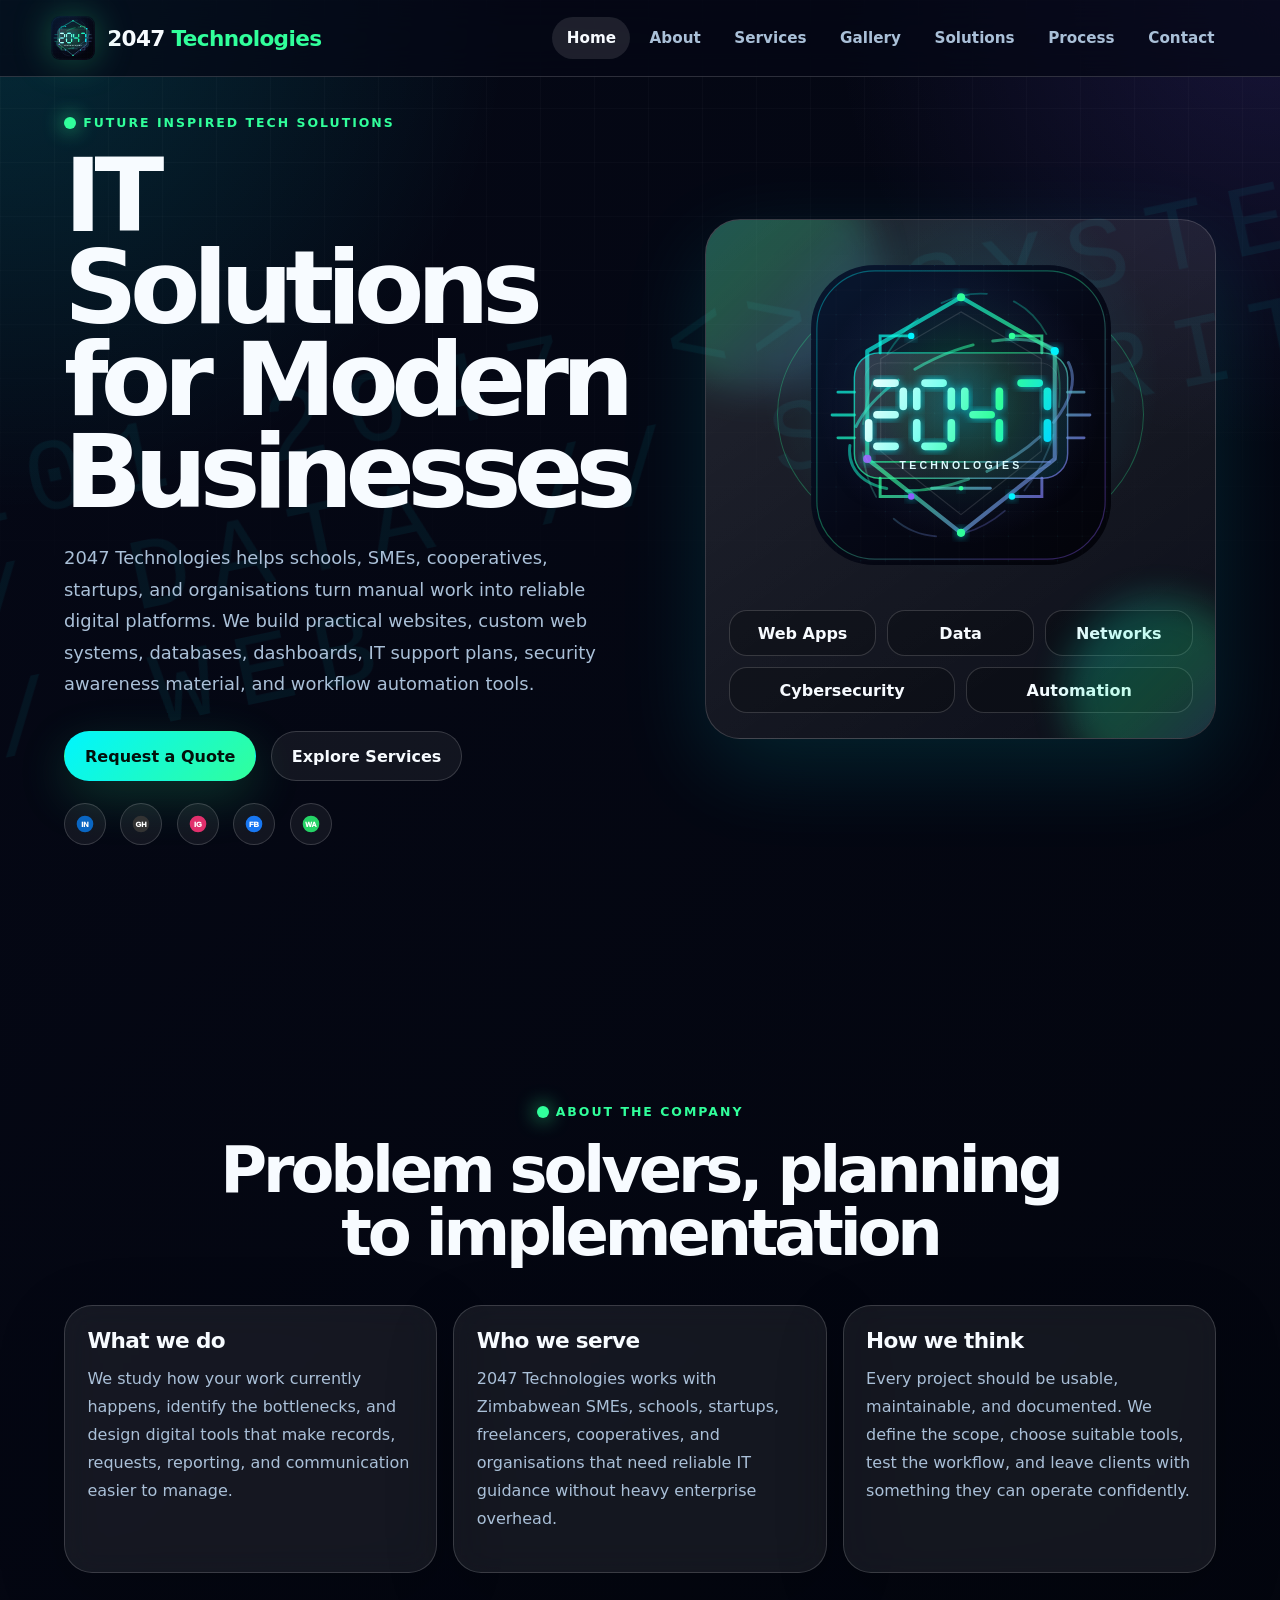
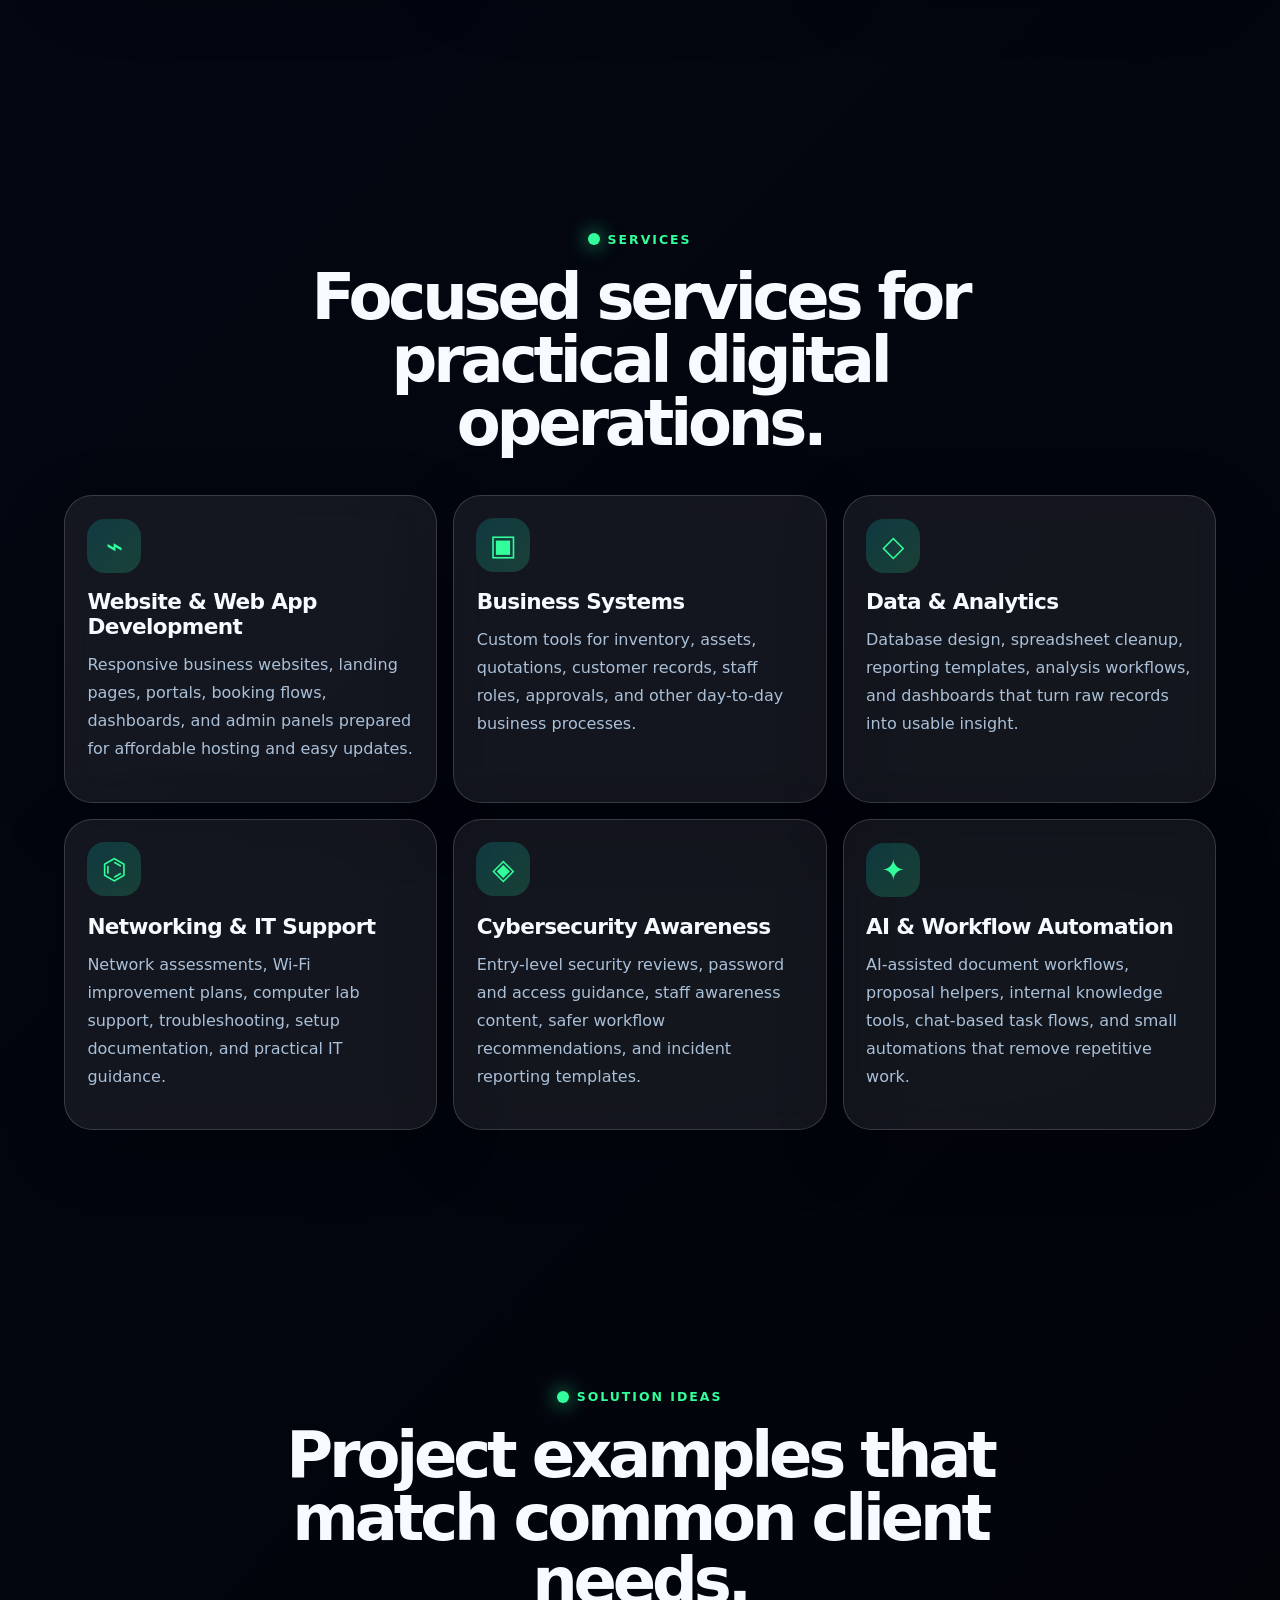
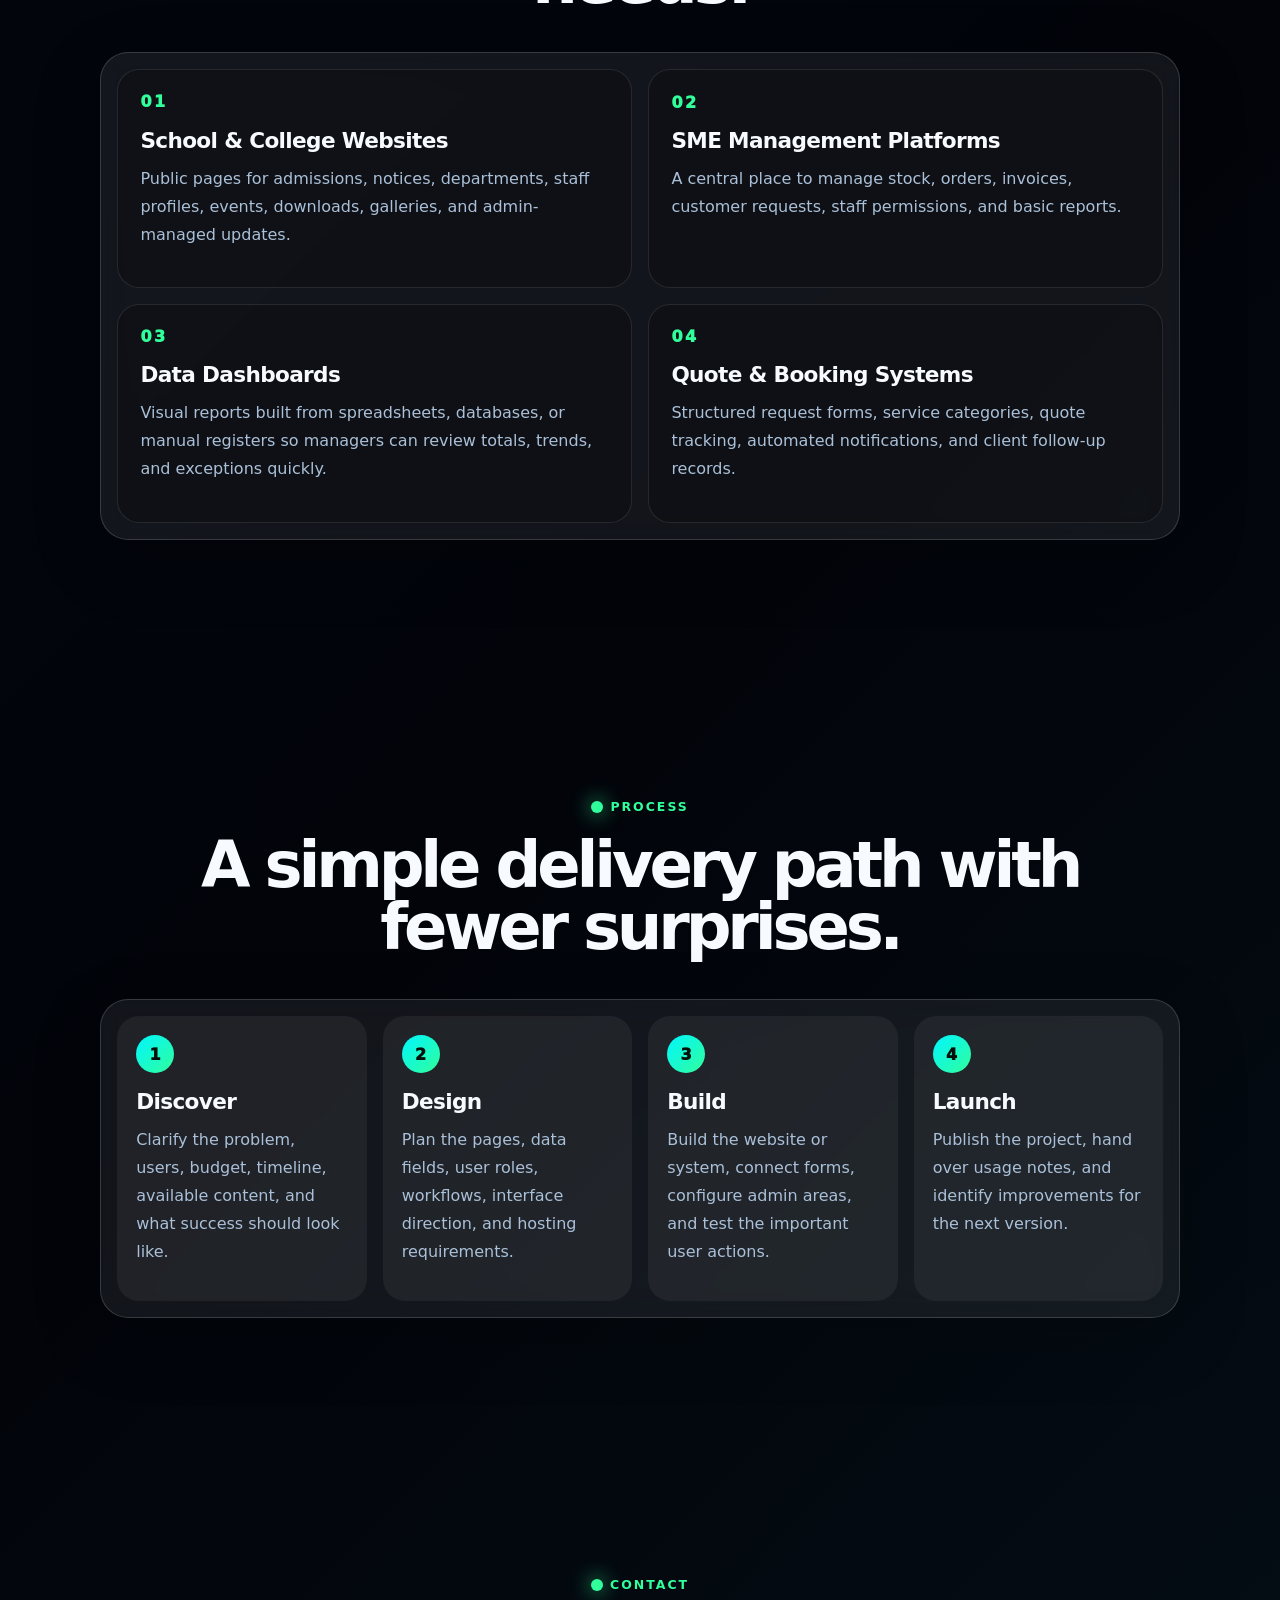
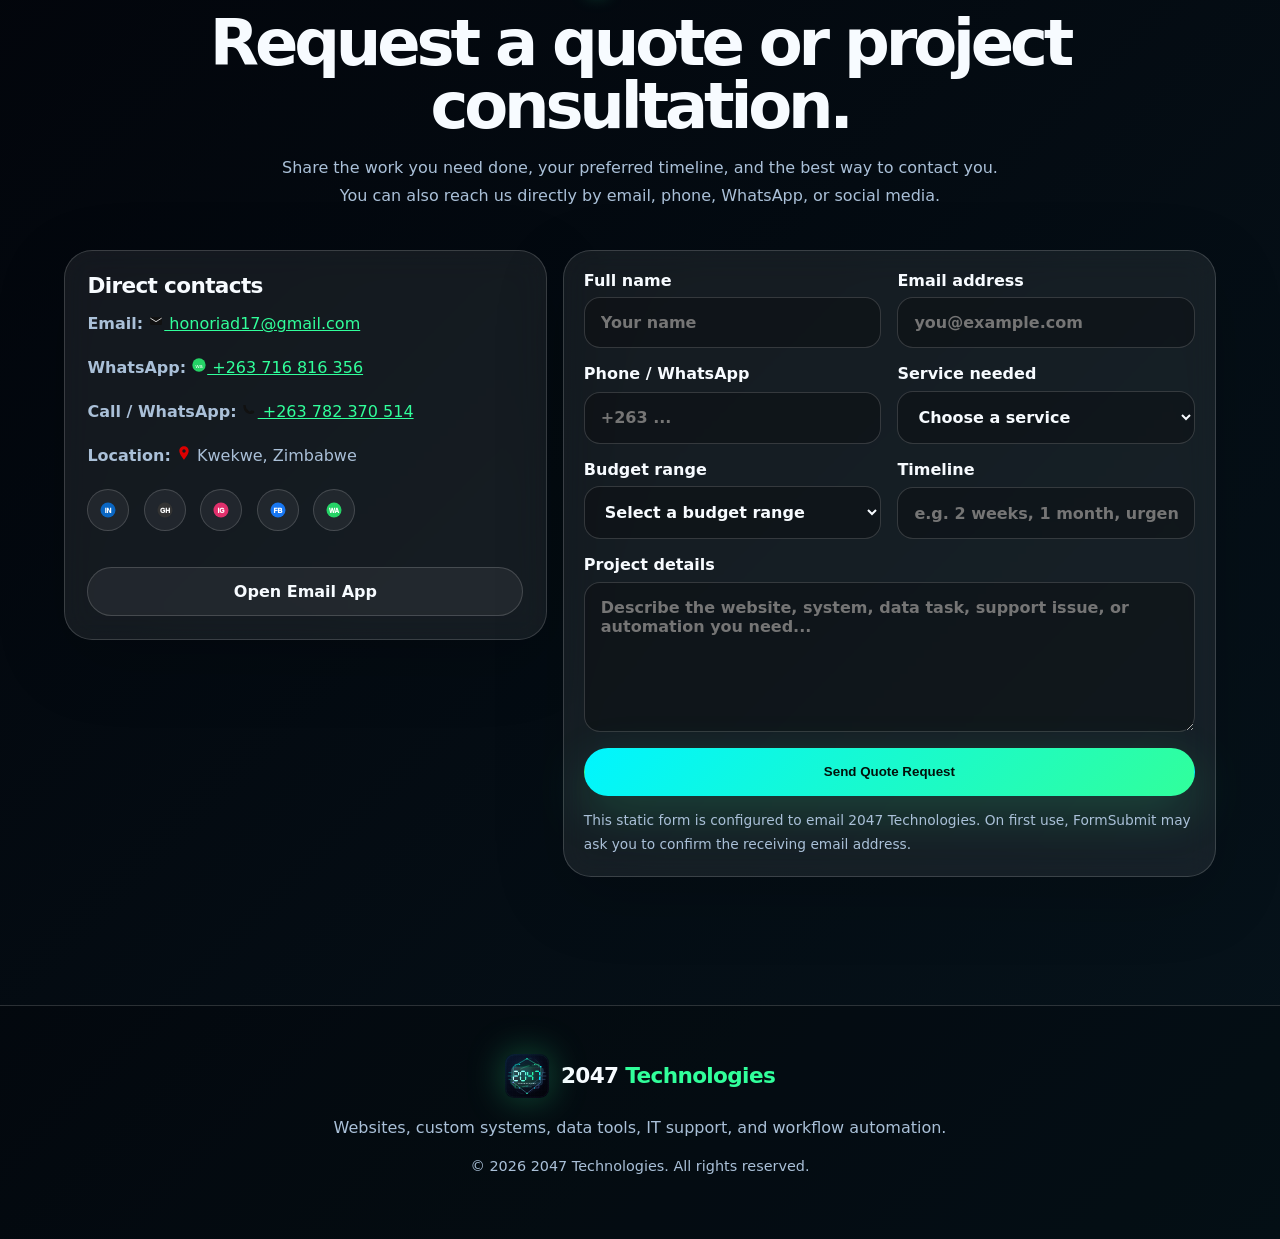
==== index.html @ 17cebcd1 "Initial Commit" ====
<!DOCTYPE html>
<html lang="en">
<head>
  <meta charset="UTF-8" />
  <meta name="viewport" content="width=device-width, initial-scale=1.0" />
  <meta name="description" content="2047 Technologies is a Zimbabwe-based IT consultancy offering website development, custom web systems, databases, dashboards, networking support, cybersecurity awareness, and workflow automation." />
  <meta name="theme-color" content="#050816" />
  <meta property="og:title" content="2047 Technologies | IT Consultancy & Digital Solutions" />
  <meta property="og:description" content="Practical websites, custom systems, data tools, IT support, security awareness, and automation for growing organisations." />
  <meta property="og:type" content="website" />
  <title>2047 Technologies | IT Consultancy & Digital Solutions</title>
  <link rel="icon" href="assets/favicon.svg" type="image/svg+xml" />
  <link rel="shortcut icon" href="assets/favicon.svg" />
  <link rel="apple-touch-icon" href="assets/favicon.svg" />
  <link rel="manifest" href="site.webmanifest" />
  <link rel="stylesheet" href="style.css" />
</head>
<body>
  <a class="skip-link" href="#main">Skip to content</a>

  <header class="site-header" id="top">
    <a class="brand" href="#home" aria-label="2047 Technologies home">
      <img src="assets/logo.svg" alt="2047 Technologies logo" />
      <span>2047 <strong>Technologies</strong></span>
    </a>

    <button class="menu-toggle" type="button" aria-label="Open navigation" aria-expanded="false">
      <span></span><span></span><span></span>
    </button>

    <nav class="nav" aria-label="Primary navigation">
      <a href="#home" class="active">Home</a>
      <a href="#about">About</a>
      <a href="#services">Services</a>
      <a href="gallery.html">Gallery</a>
      <a href="#solutions">Solutions</a>
      <a href="#process">Process</a>
      <a href="#contact">Contact</a>
    </nav>
  </header>

  <main id="main">
    <section class="hero section" id="home">
      <div class="hero-grid">
        <div class="hero-copy reveal">
          <p class="eyebrow">Future Inspired Tech Solutions</p>
          <h1>IT Solutions for Modern Businesses</h1>
          <p class="hero-text">2047 Technologies helps schools, SMEs, cooperatives, startups, and organisations turn manual work into reliable digital platforms. We build practical websites, custom web systems, databases, dashboards, IT support plans, security awareness material, and workflow automation tools.</p>
          <div class="hero-actions">
            <a class="btn primary" href="#contact">Request a Quote</a>
            <a class="btn ghost" href="#services">Explore Services</a>
          </div>
          <div class="social-row" aria-label="Social links">
            <a href="https://www.linkedin.com/in/kalivoid2047" target="_blank" rel="noopener" aria-label="LinkedIn">
              <svg class="icon" width="20" height="20" aria-hidden="true"><use href="assets/icons.svg#icon-in"></use></svg>
            </a>
            <a href="https://github.com/BmanuerdeGuru-29" target="_blank" rel="noopener" aria-label="GitHub">
              <svg class="icon" width="20" height="20" aria-hidden="true"><use href="assets/icons.svg#icon-gh"></use></svg>
            </a>
            <a href="https://www.instagram.com/bmanerdeguru?igsh=ZWsydzJueGlkcXp5" target="_blank" rel="noopener" aria-label="Instagram">
              <svg class="icon" width="20" height="20" aria-hidden="true"><use href="assets/icons.svg#icon-ig"></use></svg>
            </a>
            <a href="https://www.facebook.com/dylan.honoria.94?mibextid=rS40aB7S9Ucbxw6v" target="_blank" rel="noopener" aria-label="Facebook">
              <svg class="icon" width="20" height="20" aria-hidden="true"><use href="assets/icons.svg#icon-fb"></use></svg>
            </a>
            <a href="https://wa.me/263716816356" target="_blank" rel="noopener" aria-label="WhatsApp">
              <svg class="icon" width="20" height="20" aria-hidden="true"><use href="assets/icons.svg#icon-wa"></use></svg>
            </a>
          </div>
        </div>

        <div class="hero-card reveal delay-1" aria-label="2047 Technologies capability card">
          <div class="orbital-card">
            <img src="assets/logo.svg" alt="" aria-hidden="true" />
            <div class="pulse-ring one"></div>
            <div class="pulse-ring two"></div>
          </div>
          <div class="signal-list">
            <span>Web Apps</span>
            <span>Data</span>
            <span>Networks</span>
            <span>Cybersecurity</span>
            <span>Automation</span>
          </div>
        </div>
      </div>
    </section>

    <section class="section about" id="about">
      <div class="section-heading reveal">
        <p class="eyebrow">About the company</p>
        <h2>Problem solvers, planning to implementation</h2>
      </div>
      <div class="about-grid">
        <article class="glass-card reveal">
          <h3>What we do</h3>
          <p>We study how your work currently happens, identify the bottlenecks, and design digital tools that make records, requests, reporting, and communication easier to manage.</p>
        </article>
        <article class="glass-card reveal delay-1">
          <h3>Who we serve</h3>
          <p>2047 Technologies works with Zimbabwean SMEs, schools, startups, freelancers, cooperatives, and organisations that need reliable IT guidance without heavy enterprise overhead.</p>
        </article>
        <article class="glass-card reveal delay-2">
          <h3>How we think</h3>
          <p>Every project should be usable, maintainable, and documented. We define the scope, choose suitable tools, test the workflow, and leave clients with something they can operate confidently.</p>
        </article>
      </div>
    </section>

    <section class="section services" id="services">
      <div class="section-heading reveal">
        <p class="eyebrow">Services</p>
        <h2>Focused services for practical digital operations.</h2>
      </div>
      <div class="service-grid">
        <article class="service-card reveal">
          <span class="service-icon">⌁</span>
          <h3>Website & Web App Development</h3>
          <p>Responsive business websites, landing pages, portals, booking flows, dashboards, and admin panels prepared for affordable hosting and easy updates.</p>
        </article>
        <article class="service-card reveal delay-1">
          <span class="service-icon">▣</span>
          <h3>Business Systems</h3>
          <p>Custom tools for inventory, assets, quotations, customer records, staff roles, approvals, and other day-to-day business processes.</p>
        </article>
        <article class="service-card reveal delay-2">
          <span class="service-icon">◇</span>
          <h3>Data & Analytics</h3>
          <p>Database design, spreadsheet cleanup, reporting templates, analysis workflows, and dashboards that turn raw records into usable insight.</p>
        </article>
        <article class="service-card reveal">
          <span class="service-icon">⌬</span>
          <h3>Networking & IT Support</h3>
          <p>Network assessments, Wi-Fi improvement plans, computer lab support, troubleshooting, setup documentation, and practical IT guidance.</p>
        </article>
        <article class="service-card reveal delay-1">
          <span class="service-icon">◈</span>
          <h3>Cybersecurity Awareness</h3>
          <p>Entry-level security reviews, password and access guidance, staff awareness content, safer workflow recommendations, and incident reporting templates.</p>
        </article>
        <article class="service-card reveal delay-2">
          <span class="service-icon">✦</span>
          <h3>AI & Workflow Automation</h3>
          <p>AI-assisted document workflows, proposal helpers, internal knowledge tools, chat-based task flows, and small automations that remove repetitive work.</p>
        </article>
      </div>
    </section>

    <section class="section solutions" id="solutions">
      <div class="section-heading reveal">
        <p class="eyebrow">Solution ideas</p>
        <h2>Project examples that match common client needs.</h2>
      </div>
      <div class="solution-board reveal">
        <div class="solution-item">
          <span>01</span>
          <h3>School & College Websites</h3>
          <p>Public pages for admissions, notices, departments, staff profiles, events, downloads, galleries, and admin-managed updates.</p>
        </div>
        <div class="solution-item">
          <span>02</span>
          <h3>SME Management Platforms</h3>
          <p>A central place to manage stock, orders, invoices, customer requests, staff permissions, and basic reports.</p>
        </div>
        <div class="solution-item">
          <span>03</span>
          <h3>Data Dashboards</h3>
          <p>Visual reports built from spreadsheets, databases, or manual registers so managers can review totals, trends, and exceptions quickly.</p>
        </div>
        <div class="solution-item">
          <span>04</span>
          <h3>Quote & Booking Systems</h3>
          <p>Structured request forms, service categories, quote tracking, automated notifications, and client follow-up records.</p>
        </div>
      </div>
    </section>

    <section class="section process" id="process">
      <div class="section-heading reveal">
        <p class="eyebrow">Process</p>
        <h2>A simple delivery path with fewer surprises.</h2>
      </div>
      <div class="timeline reveal">
        <div class="step">
          <span>1</span>
          <h3>Discover</h3>
          <p>Clarify the problem, users, budget, timeline, available content, and what success should look like.</p>
        </div>
        <div class="step">
          <span>2</span>
          <h3>Design</h3>
          <p>Plan the pages, data fields, user roles, workflows, interface direction, and hosting requirements.</p>
        </div>
        <div class="step">
          <span>3</span>
          <h3>Build</h3>
          <p>Build the website or system, connect forms, configure admin areas, and test the important user actions.</p>
        </div>
        <div class="step">
          <span>4</span>
          <h3>Launch</h3>
          <p>Publish the project, hand over usage notes, and identify improvements for the next version.</p>
        </div>
      </div>
    </section>

    <section class="section contact" id="contact">
      <div class="section-heading reveal">
        <p class="eyebrow">Contact</p>
        <h2>Request a quote or project consultation.</h2>
        <p class="section-intro">Share the work you need done, your preferred timeline, and the best way to contact you. You can also reach us directly by email, phone, WhatsApp, or social media.</p>
      </div>

      <div class="contact-grid">
        <div class="contact-panel reveal">
          <h3>Direct contacts</h3>
          <p><strong>Email:</strong> <a href="mailto:honoriad17@gmail.com"><svg class="icon contact-icon" width="16" height="16" aria-hidden="true"><use href="assets/icons.svg#icon-mail"></use></svg> honoriad17@gmail.com</a></p>
          <p><strong>WhatsApp:</strong> <a href="https://wa.me/263716816356" target="_blank" rel="noopener"><svg class="icon contact-icon" width="16" height="16" aria-hidden="true"><use href="assets/icons.svg#icon-wa"></use></svg> +263 716 816 356</a></p>
          <p><strong>Call / WhatsApp:</strong> <a href="tel:+263782370514"><svg class="icon contact-icon" width="16" height="16" aria-hidden="true"><use href="assets/icons.svg#icon-tel"></use></svg> +263 782 370 514</a></p>
          <p><strong>Location:</strong> <svg class="icon contact-icon" width="16" height="16" aria-hidden="true"><use href="assets/icons.svg#icon-loc"></use></svg> Kwekwe, Zimbabwe</p>
          <div class="social-row contact-social" aria-label="Company social links">
            <a href="https://www.linkedin.com/in/kalivoid2047" target="_blank" rel="noopener" aria-label="LinkedIn">
              <svg class="icon" width="18" height="18" aria-hidden="true"><use href="assets/icons.svg#icon-in"></use></svg>
            </a>
            <a href="https://github.com/BmanuerdeGuru-29" target="_blank" rel="noopener" aria-label="GitHub">
              <svg class="icon" width="18" height="18" aria-hidden="true"><use href="assets/icons.svg#icon-gh"></use></svg>
            </a>
            <a href="https://www.instagram.com/bmanerdeguru?igsh=ZWsydzJueGlkcXp5" target="_blank" rel="noopener" aria-label="Instagram">
              <svg class="icon" width="18" height="18" aria-hidden="true"><use href="assets/icons.svg#icon-ig"></use></svg>
            </a>
            <a href="https://www.facebook.com/dylan.honoria.94?mibextid=rS40aB7S9Ucbxw6v" target="_blank" rel="noopener" aria-label="Facebook">
              <svg class="icon" width="18" height="18" aria-hidden="true"><use href="assets/icons.svg#icon-fb"></use></svg>
            </a>
            <a href="https://wa.me/263716816356" target="_blank" rel="noopener" aria-label="WhatsApp">
              <svg class="icon" width="18" height="18" aria-hidden="true"><use href="assets/icons.svg#icon-wa"></use></svg>
            </a>
          </div>
          <a class="btn ghost wide" href="mailto:honoriad17@gmail.com?subject=Quote%20Request%20for%202047%20Technologies">Open Email App</a>
        </div>

        <form class="quote-form reveal delay-1" action="https://formsubmit.co/honoriad17@gmail.com" method="POST">
          <input type="hidden" name="_subject" value="New quote request from 2047 Technologies website" />
          <input type="hidden" name="_template" value="table" />
          <input type="hidden" name="_captcha" value="false" />
          <input type="text" name="_honey" class="honey" tabindex="-1" autocomplete="off" />

          <label>
            Full name
            <input type="text" name="name" placeholder="Your name" required />
          </label>
          <label>
            Email address
            <input type="email" name="email" placeholder="you@example.com" required />
          </label>
          <label>
            Phone / WhatsApp
            <input type="tel" name="phone" placeholder="+263 ..." />
          </label>
          <label>
            Service needed
            <select name="service" required>
              <option value="">Choose a service</option>
              <option>Website / Landing Page</option>
              <option>Web System / Admin Panel</option>
              <option>Database / Dashboard</option>
              <option>Networking / IT Support</option>
              <option>Cybersecurity Awareness</option>
              <option>AI / Automation</option>
              <option>Other</option>
            </select>
          </label>
          <label>
            Budget range
            <select name="budget">
              <option value="">Select a budget range</option>
              <option>Starter / low budget</option>
              <option>Mid-range project</option>
              <option>Large custom build</option>
              <option>Need advice first</option>
            </select>
          </label>
          <label>
            Timeline
            <input type="text" name="timeline" placeholder="e.g. 2 weeks, 1 month, urgent" />
          </label>
          <label class="full">
            Project details
            <textarea name="message" rows="6" placeholder="Describe the website, system, data task, support issue, or automation you need..." required></textarea>
          </label>
          <button class="btn primary full" type="submit">Send Quote Request</button>
          <p class="form-note">This static form is configured to email 2047 Technologies. On first use, FormSubmit may ask you to confirm the receiving email address.</p>
        </form>
      </div>
    </section>
  </main>

  <footer class="footer">
    <a class="brand footer-brand" href="#home">
      <img src="assets/logo.svg" alt="2047 Technologies logo" />
      <span>2047 <strong>Technologies</strong></span>
    </a>
    <p>Websites, custom systems, data tools, IT support, and workflow automation.</p>
    <p class="copyright">© <span id="year"></span> 2047 Technologies. All rights reserved.</p>
  </footer>

  <script src="script.js"></script>
</body>
</html>
---- style.css ----
/* 2047 Technologies static website */
:root {
  --bg: #050816;
  --bg-2: #08111f;
  --card: rgba(255, 255, 255, 0.07);
  --card-strong: rgba(255, 255, 255, 0.11);
  --text: #f7fbff;
  --muted: #aac0d8;
  --line: rgba(255, 255, 255, 0.16);
  --cyan: #00f5ff;
  --green: #31ff9b;
  --violet: #7c5cff;
  --shadow: 0 28px 90px rgba(0, 245, 255, 0.12);
  --radius: 28px;
}

* { box-sizing: border-box; }

html {
  scroll-behavior: smooth;
  font-size: 16px;
}

body {
  margin: 0;
  font-family: Inter, ui-sans-serif, system-ui, -apple-system, BlinkMacSystemFont, "Segoe UI", sans-serif;
  color: var(--text);
  background:
    radial-gradient(circle at top left, rgba(0, 245, 255, 0.15), transparent 32rem),
    radial-gradient(circle at top right, rgba(124, 92, 255, 0.16), transparent 28rem),
    linear-gradient(135deg, var(--bg), #02040a 62%, #06131b);
  min-height: 100vh;
  overflow-x: hidden;
}

body::before {
  content: "";
  position: fixed;
  inset: 0;
  pointer-events: none;
  background-image:
    linear-gradient(rgba(255,255,255,0.035) 1px, transparent 1px),
    linear-gradient(90deg, rgba(255,255,255,0.035) 1px, transparent 1px);
  background-size: 54px 54px;
  mask-image: linear-gradient(to bottom, rgba(0,0,0,0.8), transparent 78%);
  z-index: -2;
}

body::after {
  content: "0101 2047 <> SYSTEMS // DATA // SECURITY // WEB";
  position: fixed;
  left: -10%;
  top: 32%;
  width: 130%;
  color: rgba(0, 245, 255, 0.06);
  font-family: "Courier New", monospace;
  font-size: clamp(2rem, 8vw, 7rem);
  letter-spacing: 0.2em;
  transform: rotate(-12deg);
  pointer-events: none;
  z-index: -1;
}

a { color: inherit; }

.skip-link {
  position: absolute;
  top: -60px;
  left: 1rem;
  padding: 0.8rem 1rem;
  background: var(--green);
  color: #03110b;
  border-radius: 999px;
  z-index: 1000;
}

.skip-link:focus { top: 1rem; }

.site-header {
  position: fixed;
  top: 0;
  left: 0;
  right: 0;
  display: flex;
  align-items: center;
  justify-content: space-between;
  gap: 1rem;
  padding: 1rem clamp(1rem, 4vw, 4.5rem);
  background: rgba(5, 8, 22, 0.72);
  border-bottom: 1px solid var(--line);
  backdrop-filter: blur(18px);
  z-index: 100;
}

.brand {
  display: inline-flex;
  align-items: center;
  gap: 0.75rem;
  text-decoration: none;
  font-weight: 800;
  letter-spacing: -0.04em;
}

.brand img {
  width: 44px;
  height: 44px;
  filter: drop-shadow(0 0 18px rgba(49, 255, 155, 0.3));
}

.brand span { font-size: clamp(1.05rem, 2vw, 1.35rem); }
.brand strong { color: var(--green); }

.nav {
  display: flex;
  align-items: center;
  gap: 0.3rem;
}

.nav a {
  color: var(--muted);
  text-decoration: none;
  font-size: 0.95rem;
  font-weight: 700;
  padding: 0.75rem 0.9rem;
  border-radius: 999px;
  transition: color 180ms ease, background 180ms ease, transform 180ms ease;
}

.nav a:hover,
.nav a.active {
  color: var(--text);
  background: rgba(255, 255, 255, 0.1);
}

.menu-toggle {
  display: none;
  width: 46px;
  height: 46px;
  border: 1px solid var(--line);
  border-radius: 14px;
  background: rgba(255,255,255,0.06);
  cursor: pointer;
}

.menu-toggle span {
  display: block;
  width: 20px;
  height: 2px;
  margin: 5px auto;
  background: var(--text);
  transition: transform 180ms ease, opacity 180ms ease;
}

.menu-toggle.open span:nth-child(1) { transform: translateY(7px) rotate(45deg); }
.menu-toggle.open span:nth-child(2) { opacity: 0; }
.menu-toggle.open span:nth-child(3) { transform: translateY(-7px) rotate(-45deg); }

.section {
  padding: clamp(5.5rem, 10vw, 8rem) clamp(1rem, 5vw, 5rem);
}

.hero {
  min-height: 100vh;
  display: grid;
  align-items: center;
  padding-top: 7rem;
}

.hero-grid {
  max-width: 1180px;
  margin: 0 auto;
  display: grid;
  grid-template-columns: minmax(0, 1.05fr) minmax(280px, 0.95fr);
  gap: clamp(2rem, 6vw, 5rem);
  align-items: center;
}

.eyebrow {
  display: inline-flex;
  align-items: center;
  gap: 0.45rem;
  margin: 0 0 1rem;
  color: var(--green);
  font-weight: 900;
  text-transform: uppercase;
  letter-spacing: 0.16em;
  font-size: 0.78rem;
}

.eyebrow::before {
  content: "";
  width: 0.75rem;
  height: 0.75rem;
  border-radius: 50%;
  background: var(--green);
  box-shadow: 0 0 20px var(--green);
}

h1, h2, h3, p { margin-top: 0; }

h1 {
  font-size: clamp(3rem, 8vw, 6.8rem);
  line-height: 0.9;
  letter-spacing: -0.075em;
  margin-bottom: 1.5rem;
}

h2 {
  font-size: clamp(2.1rem, 5vw, 4.4rem);
  line-height: 0.98;
  letter-spacing: -0.065em;
  margin-bottom: 1rem;
}

h3 {
  font-size: 1.35rem;
  letter-spacing: -0.03em;
  margin-bottom: 0.75rem;
}

p {
  color: var(--muted);
  line-height: 1.75;
}

.hero-text {
  max-width: 65ch;
  font-size: 1.12rem;
}

.hero-actions,
.social-row {
  display: flex;
  flex-wrap: wrap;
  gap: 0.9rem;
  align-items: center;
}

.hero-actions { margin: 2rem 0 1.4rem; }

.btn {
  display: inline-flex;
  justify-content: center;
  align-items: center;
  min-height: 48px;
  padding: 0.9rem 1.25rem;
  border-radius: 999px;
  text-decoration: none;
  font-weight: 900;
  border: 1px solid transparent;
  cursor: pointer;
  transition: transform 180ms ease, box-shadow 180ms ease, border-color 180ms ease;
}

.btn:hover { transform: translateY(-2px); }

.btn.primary {
  background: linear-gradient(135deg, var(--cyan), var(--green));
  color: #03110b;
  box-shadow: 0 16px 50px rgba(49, 255, 155, 0.18);
}

.btn.ghost {
  border-color: var(--line);
  background: rgba(255,255,255,0.06);
  color: var(--text);
}

.btn.wide { width: 100%; margin-top: 1rem; }

.social-row a {
  width: 42px;
  height: 42px;
  display: inline-flex;
  align-items: center;
  justify-content: center;
  border-radius: 50%;
  border: 1px solid var(--line);
  background: rgba(255,255,255,0.06);
  text-decoration: none;
  color: var(--text);
  font-size: 0.78rem;
  font-weight: 950;
  text-transform: uppercase;
}

.social-row a:hover {
  border-color: rgba(49, 255, 155, 0.7);
  box-shadow: 0 0 28px rgba(49, 255, 155, 0.18);
}

.hero-card {
  position: relative;
  min-height: 520px;
  border: 1px solid var(--line);
  border-radius: calc(var(--radius) * 1.25);
  background:
    linear-gradient(145deg, rgba(255,255,255,0.12), rgba(255,255,255,0.035)),
    radial-gradient(circle at 50% 30%, rgba(0, 245, 255, 0.18), transparent 45%);
  box-shadow: var(--shadow);
  overflow: hidden;
}

.hero-card::before,
.hero-card::after {
  content: "";
  position: absolute;
  border-radius: 999px;
  background: linear-gradient(135deg, var(--cyan), var(--green), var(--violet));
  filter: blur(18px);
  opacity: 0.23;
}

.hero-card::before {
  width: 240px;
  height: 240px;
  left: -70px;
  top: -70px;
}

.hero-card::after {
  width: 190px;
  height: 190px;
  right: -40px;
  bottom: -50px;
}

.orbital-card {
  position: relative;
  height: 390px;
  display: grid;
  place-items: center;
}

.orbital-card img {
  width: min(68%, 300px);
  z-index: 2;
  animation: float 6s ease-in-out infinite;
}

.pulse-ring {
  position: absolute;
  border-radius: 50%;
  border: 1px solid rgba(49, 255, 155, 0.28);
  inset: 14%;
  animation: spin 18s linear infinite;
}

.pulse-ring.two {
  inset: 22%;
  border-color: rgba(0, 245, 255, 0.28);
  animation-duration: 12s;
  animation-direction: reverse;
}

.pulse-ring::before,
.pulse-ring.two::after {
  content: "";
  position: absolute;
  width: 12px;
  height: 12px;
  border-radius: 50%;
  background: var(--green);
  top: 12%;
  left: 15%;
  box-shadow: 0 0 24px var(--green);
}

.signal-list {
  display: flex;
  flex-wrap: wrap;
  gap: 0.65rem;
  padding: 0 1.4rem 1.4rem;
}

.signal-list span {
  flex: 1 1 130px;
  padding: 0.8rem 0.9rem;
  border-radius: 18px;
  border: 1px solid var(--line);
  background: rgba(0,0,0,0.22);
  color: var(--text);
  font-weight: 850;
  text-align: center;
}

.section-heading {
  max-width: 880px;
  margin: 0 auto 2.5rem;
  text-align: center;
}

.section-intro {
  max-width: 720px;
  margin-inline: auto;
}

.about-grid,
.service-grid,
.contact-grid {
  max-width: 1180px;
  margin: 0 auto;
  display: grid;
  gap: 1rem;
}

.about-grid { grid-template-columns: repeat(3, 1fr); }
.service-grid { grid-template-columns: repeat(3, 1fr); }
.contact-grid { grid-template-columns: 0.85fr 1.15fr; align-items: start; }

.glass-card,
.service-card,
.contact-panel,
.quote-form,
.solution-board,
.timeline {
  border: 1px solid var(--line);
  background: var(--card);
  border-radius: var(--radius);
  box-shadow: 0 20px 70px rgba(0,0,0,0.18);
  backdrop-filter: blur(16px);
}

.glass-card,
.service-card,
.contact-panel {
  padding: 1.4rem;
}

.service-card {
  min-height: 260px;
  transition: transform 180ms ease, border-color 180ms ease, background 180ms ease;
}

.service-card:hover {
  transform: translateY(-6px);
  border-color: rgba(49, 255, 155, 0.45);
  background: var(--card-strong);
}

.service-icon {
  display: grid;
  place-items: center;
  width: 54px;
  height: 54px;
  margin-bottom: 1.1rem;
  border-radius: 18px;
  background: linear-gradient(135deg, rgba(0, 245, 255, 0.16), rgba(49, 255, 155, 0.18));
  color: var(--green);
  font-size: 1.8rem;
}

.solution-board {
  max-width: 1080px;
  margin: 0 auto;
  padding: 1rem;
  display: grid;
  grid-template-columns: repeat(2, 1fr);
  gap: 1rem;
}

.solution-item {
  padding: 1.4rem;
  border-radius: 22px;
  background: rgba(0,0,0,0.2);
  border: 1px solid rgba(255,255,255,0.1);
}

.solution-item span {
  display: inline-flex;
  margin-bottom: 1rem;
  color: var(--green);
  font-weight: 950;
  letter-spacing: 0.16em;
}

.timeline {
  max-width: 1080px;
  margin: 0 auto;
  padding: 1rem;
  display: grid;
  grid-template-columns: repeat(4, 1fr);
  gap: 1rem;
}

.step {
  padding: 1.2rem;
  border-radius: 22px;
  background: rgba(255,255,255,0.055);
}

.step span {
  display: inline-grid;
  place-items: center;
  width: 38px;
  height: 38px;
  margin-bottom: 1rem;
  border-radius: 50%;
  background: linear-gradient(135deg, var(--cyan), var(--green));
  color: #03110b;
  font-weight: 950;
}

.contact-panel a { color: var(--green); }
.contact-social { margin: 1.2rem 0; }

.quote-form {
  padding: 1.25rem;
  display: grid;
  grid-template-columns: repeat(2, 1fr);
  gap: 1rem;
}

.quote-form label {
  display: grid;
  gap: 0.45rem;
  color: var(--text);
  font-weight: 800;
}

.quote-form .full { grid-column: 1 / -1; }

input,
select,
textarea {
  width: 100%;
  color: var(--text);
  background: rgba(0,0,0,0.28);
  border: 1px solid var(--line);
  border-radius: 16px;
  padding: 0.95rem 1rem;
  font: inherit;
  outline: none;
}

textarea { resize: vertical; min-height: 150px; }

input:focus,
select:focus,
textarea:focus {
  border-color: rgba(49, 255, 155, 0.7);
  box-shadow: 0 0 0 4px rgba(49, 255, 155, 0.08);
}

select option { background: #07101c; color: var(--text); }

.honey {
  position: absolute;
  left: -9999px;
}

.form-note {
  grid-column: 1 / -1;
  margin: -0.25rem 0 0;
  font-size: 0.86rem;
}

.footer {
  padding: 3rem 1rem;
  text-align: center;
  border-top: 1px solid var(--line);
  background: rgba(0,0,0,0.2);
}

.footer-brand { justify-content: center; }
.footer p { margin: 0.75rem auto; }
.copyright { font-size: 0.9rem; }

.reveal {
  opacity: 0;
  transform: translateY(20px);
  transition: opacity 700ms ease, transform 700ms ease;
}

.reveal.visible {
  opacity: 1;
  transform: translateY(0);
}

.delay-1 { transition-delay: 100ms; }
.delay-2 { transition-delay: 200ms; }

@keyframes float {
  0%, 100% { transform: translateY(0); }
  50% { transform: translateY(-12px); }
}

@keyframes spin {
  to { transform: rotate(360deg); }
}

@media (max-width: 980px) {
  .menu-toggle { display: inline-block; }
  .nav {
    position: absolute;
    top: calc(100% + 0.5rem);
    left: 1rem;
    right: 1rem;
    display: grid;
    padding: 0.75rem;
    border: 1px solid var(--line);
    border-radius: 22px;
    background: rgba(5, 8, 22, 0.96);
    backdrop-filter: blur(18px);
    transform-origin: top;
    transform: scaleY(0.8);
    opacity: 0;
    pointer-events: none;
    transition: opacity 180ms ease, transform 180ms ease;
  }

  .nav.open {
    opacity: 1;
    pointer-events: auto;
    transform: scaleY(1);
  }

  .nav a { padding: 0.9rem 1rem; }
  .hero-grid,
  .contact-grid { grid-template-columns: 1fr; }
  .hero-card { min-height: 420px; }
  .about-grid,
  .service-grid { grid-template-columns: repeat(2, 1fr); }
  .timeline { grid-template-columns: repeat(2, 1fr); }
}

@media (max-width: 680px) {
  .site-header { padding: 0.85rem 1rem; }
  .brand img { width: 38px; height: 38px; }
  .section { padding-inline: 1rem; }
  .hero { padding-top: 6.5rem; }
  .about-grid,
  .service-grid,
  .solution-board,
  .timeline,
  .quote-form { grid-template-columns: 1fr; }
  .quote-form .full { grid-column: auto; }
  h1 { font-size: clamp(2.7rem, 15vw, 4.5rem); }
  .hero-card { min-height: 360px; }
  .orbital-card { height: 270px; }
  .btn { width: 100%; }
  .social-row a { width: 40px; height: 40px; }
}

@media (prefers-reduced-motion: reduce) {
  html { scroll-behavior: auto; }
  *, *::before, *::after {
    animation-duration: 0.001ms !important;
    animation-iteration-count: 1 !important;
    transition-duration: 0.001ms !important;
  }
}

/* Gallery styles */
.gallery-grid {
  max-width: 1180px;
  margin: 0 auto;
  display: grid;
  grid-template-columns: repeat(3, 1fr);
  gap: 1.25rem;
}
.gallery-item {
  border-radius: 12px;
  overflow: hidden;
  background: var(--card);
  border: 1px solid var(--line);
}
.gallery-item img {
  width: 100%;
  height: 220px;
  object-fit: cover;
  display: block;
}
.gallery-caption { padding: 0.9rem; }
.gallery-caption h3 { margin: 0 0 0.35rem; }

@media (max-width: 980px) {
  .gallery-grid { grid-template-columns: repeat(2, 1fr); }
}

@media (max-width: 680px) {
  .gallery-grid { grid-template-columns: 1fr; }
}
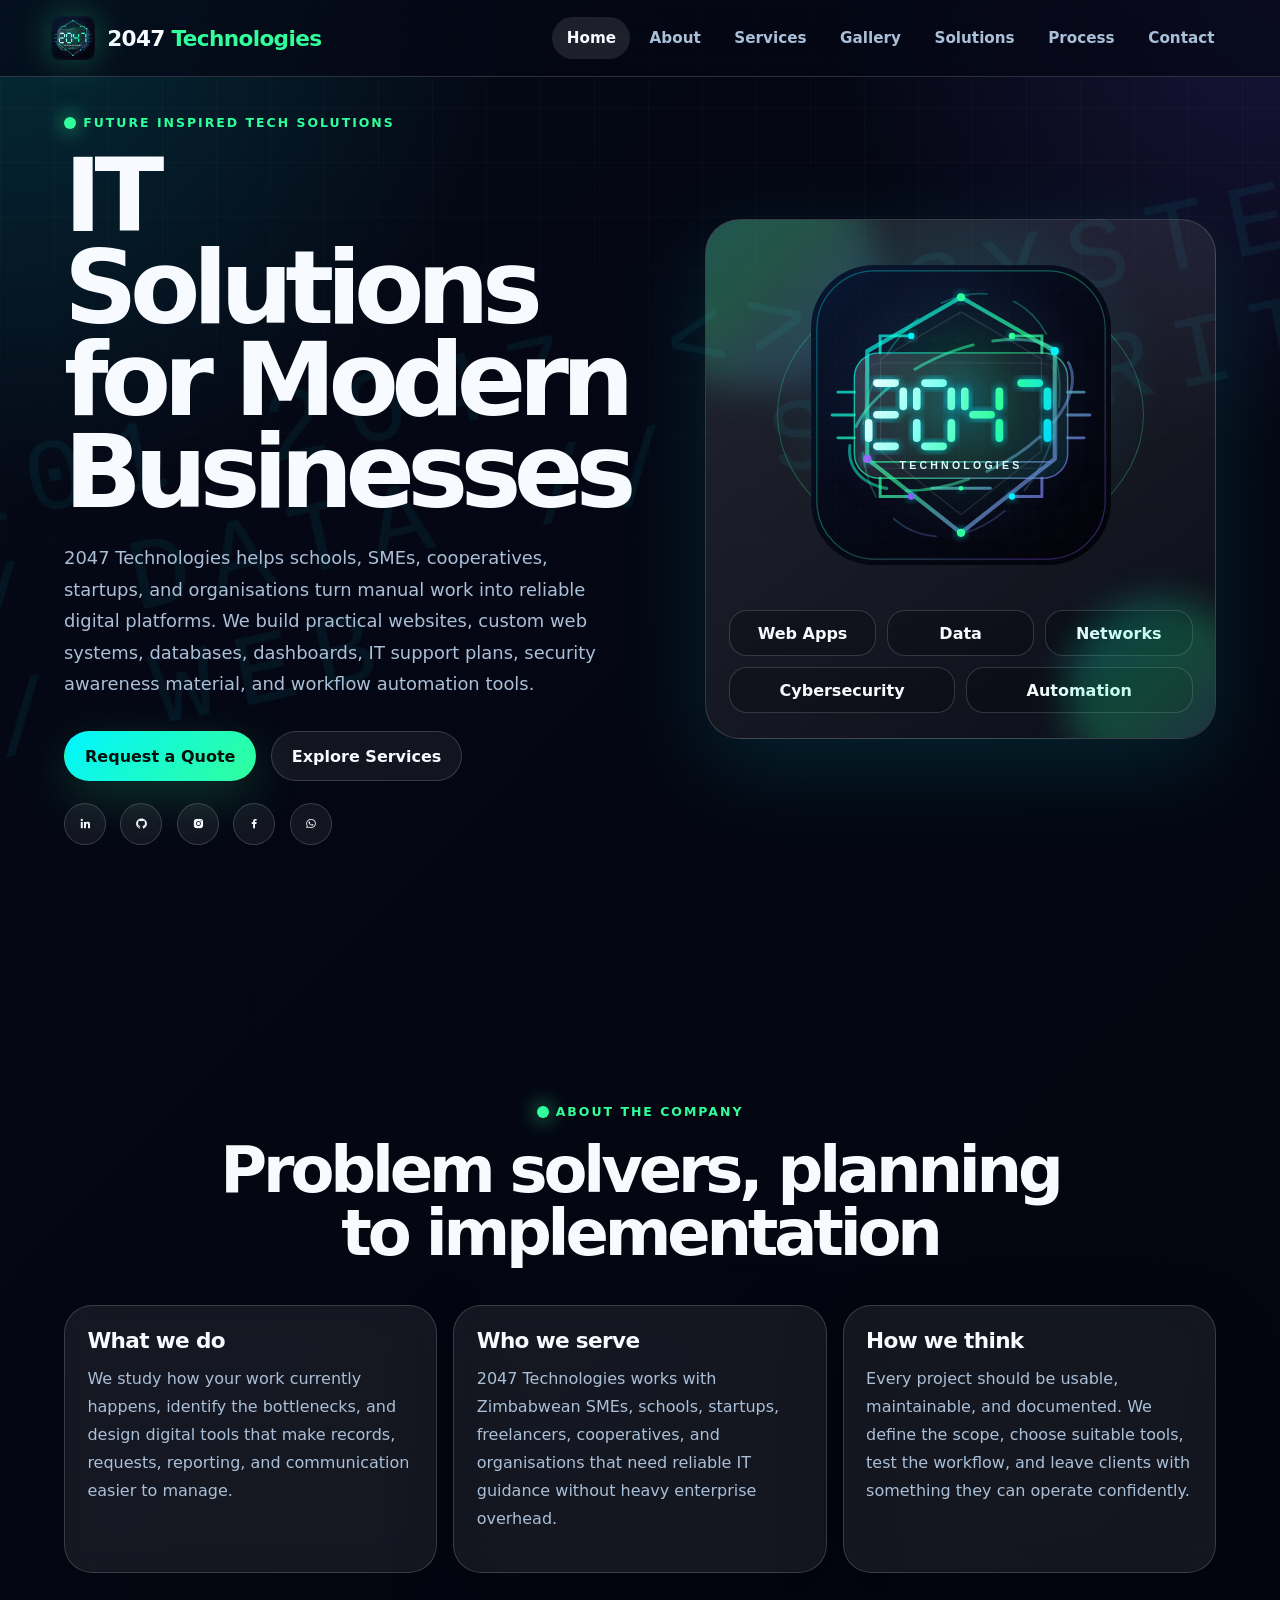
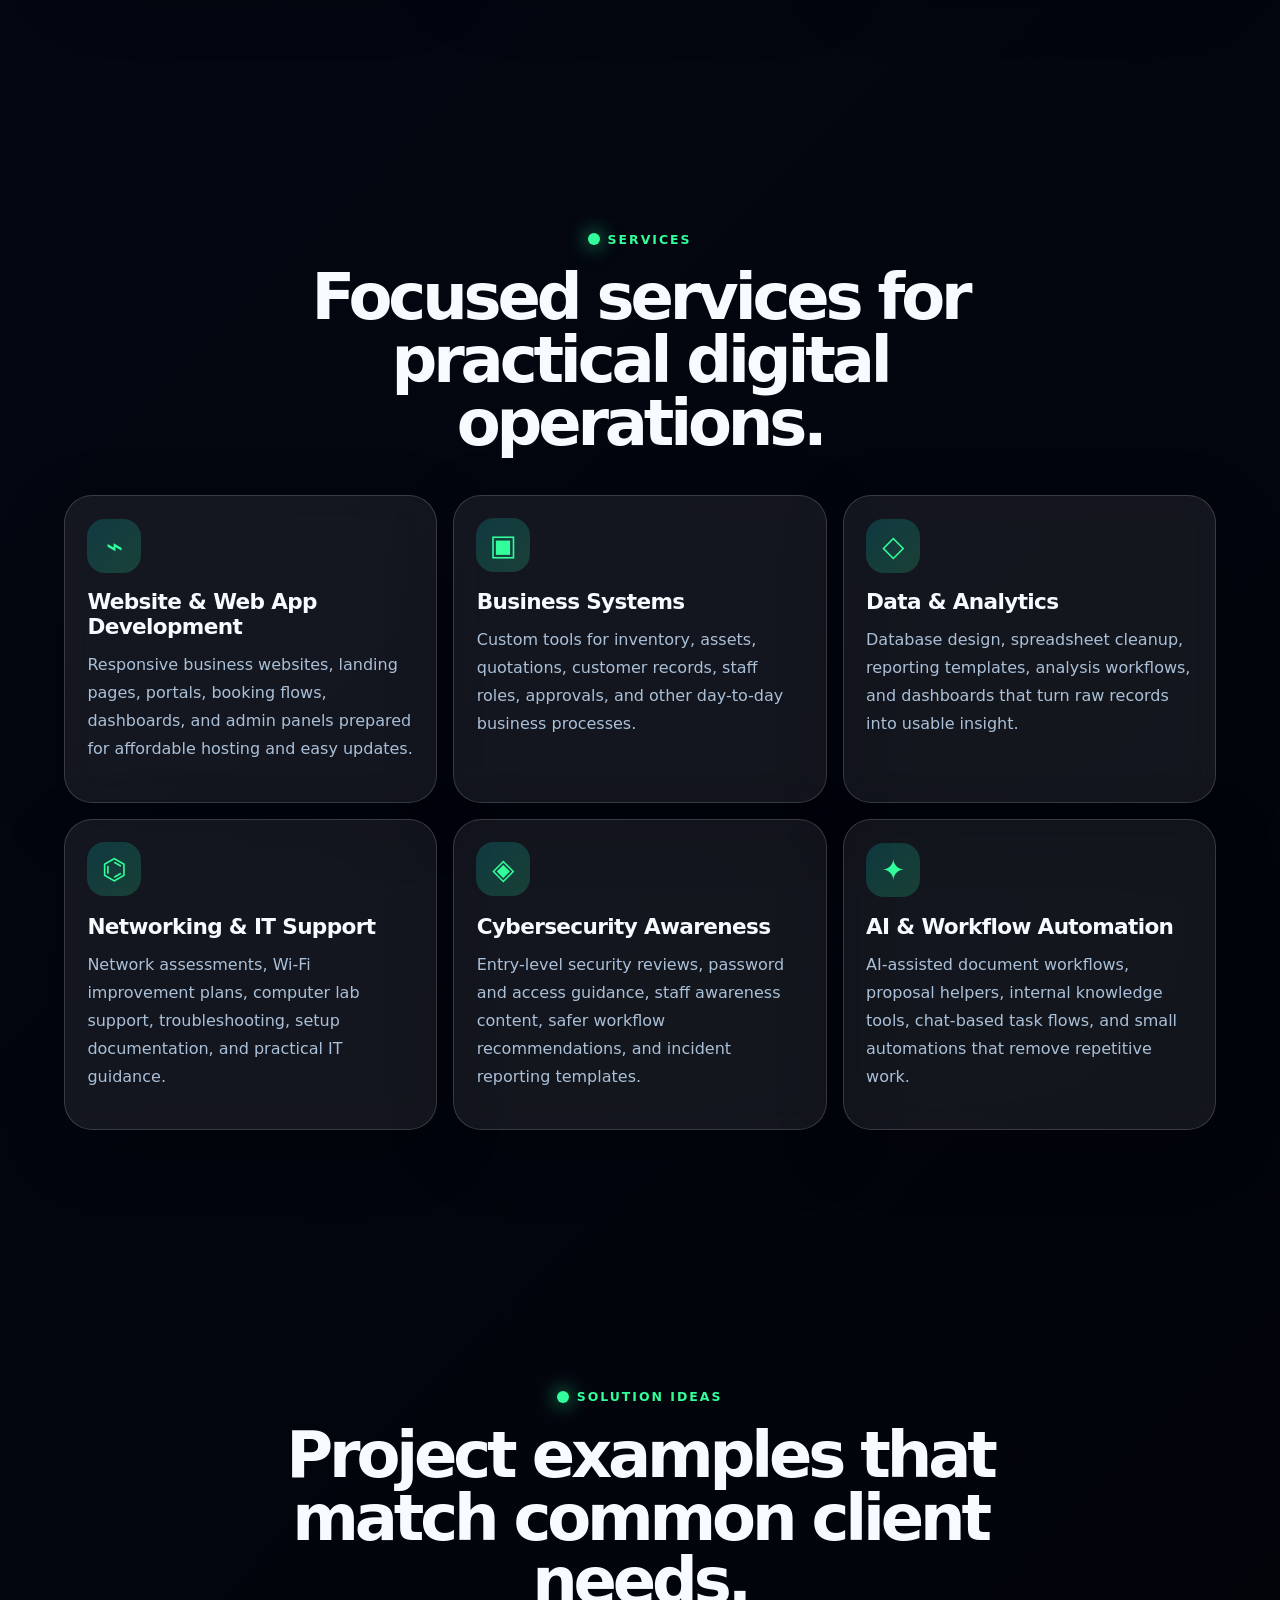
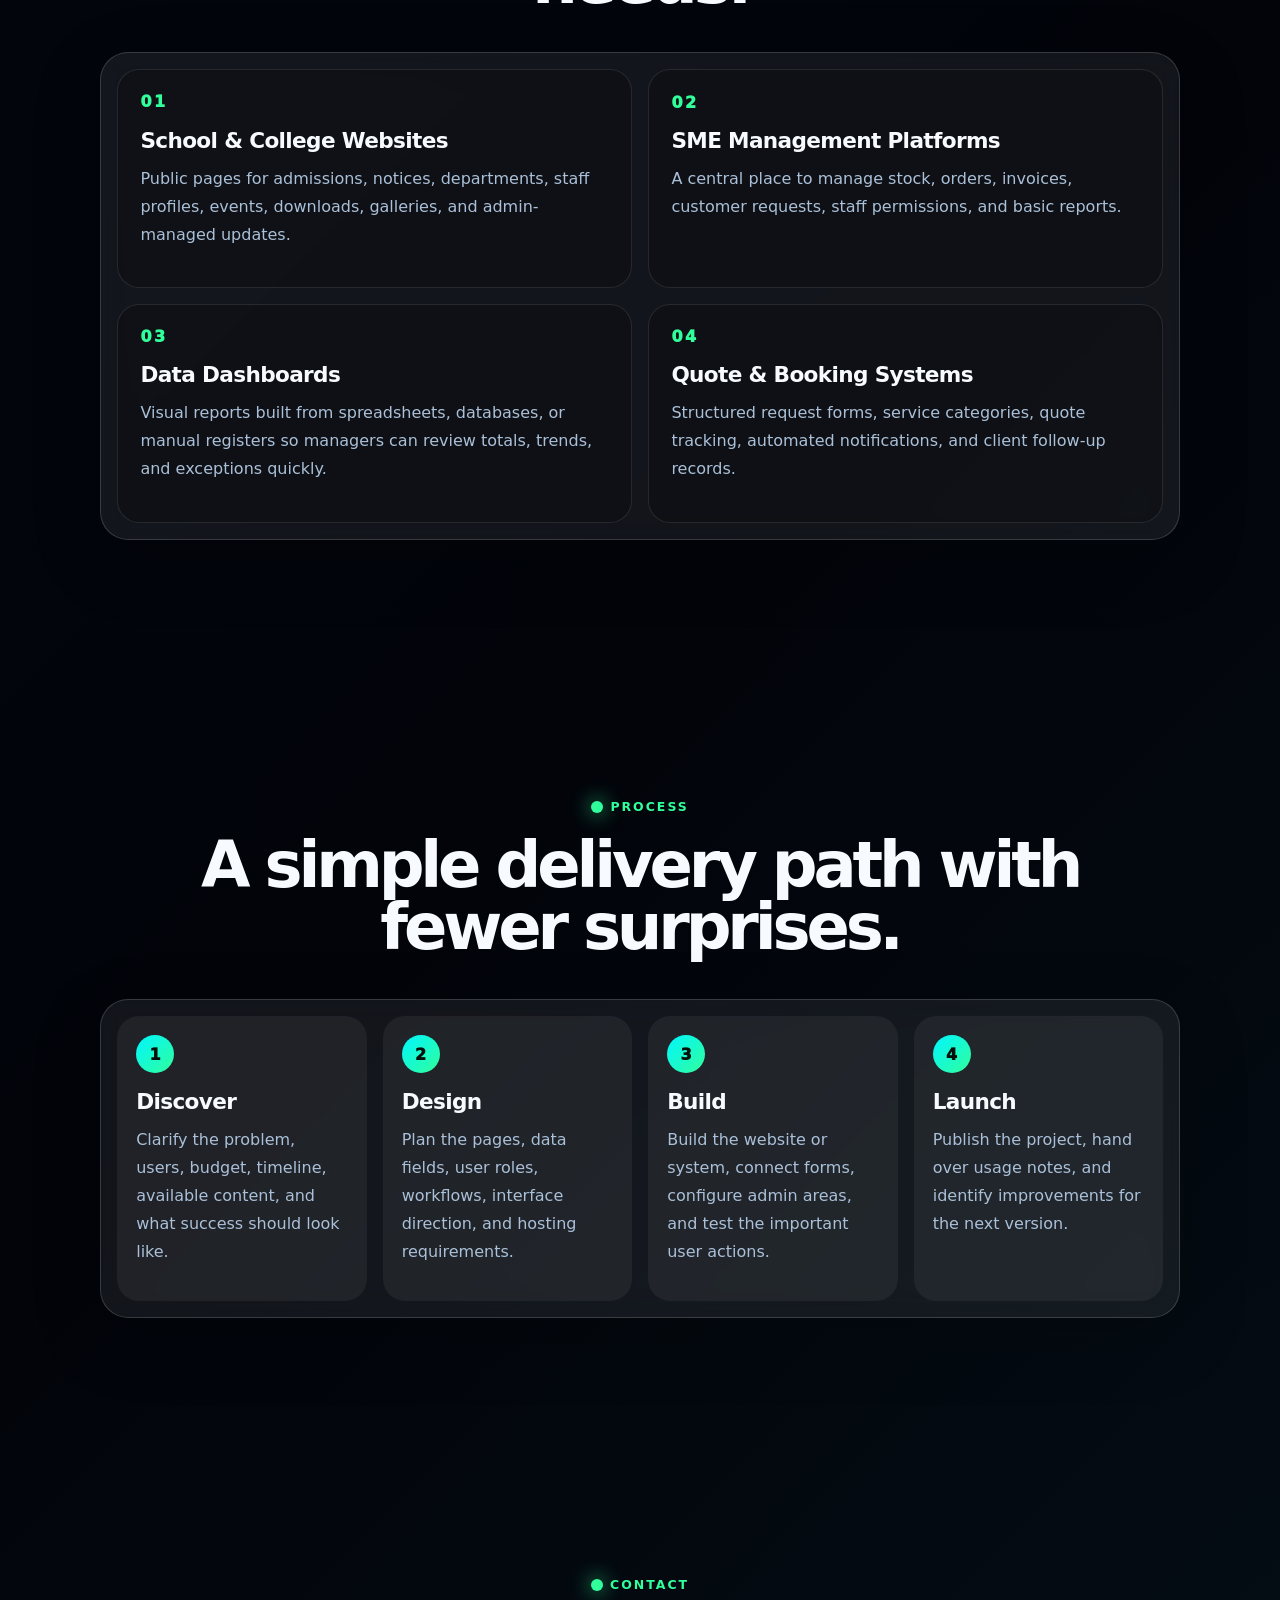
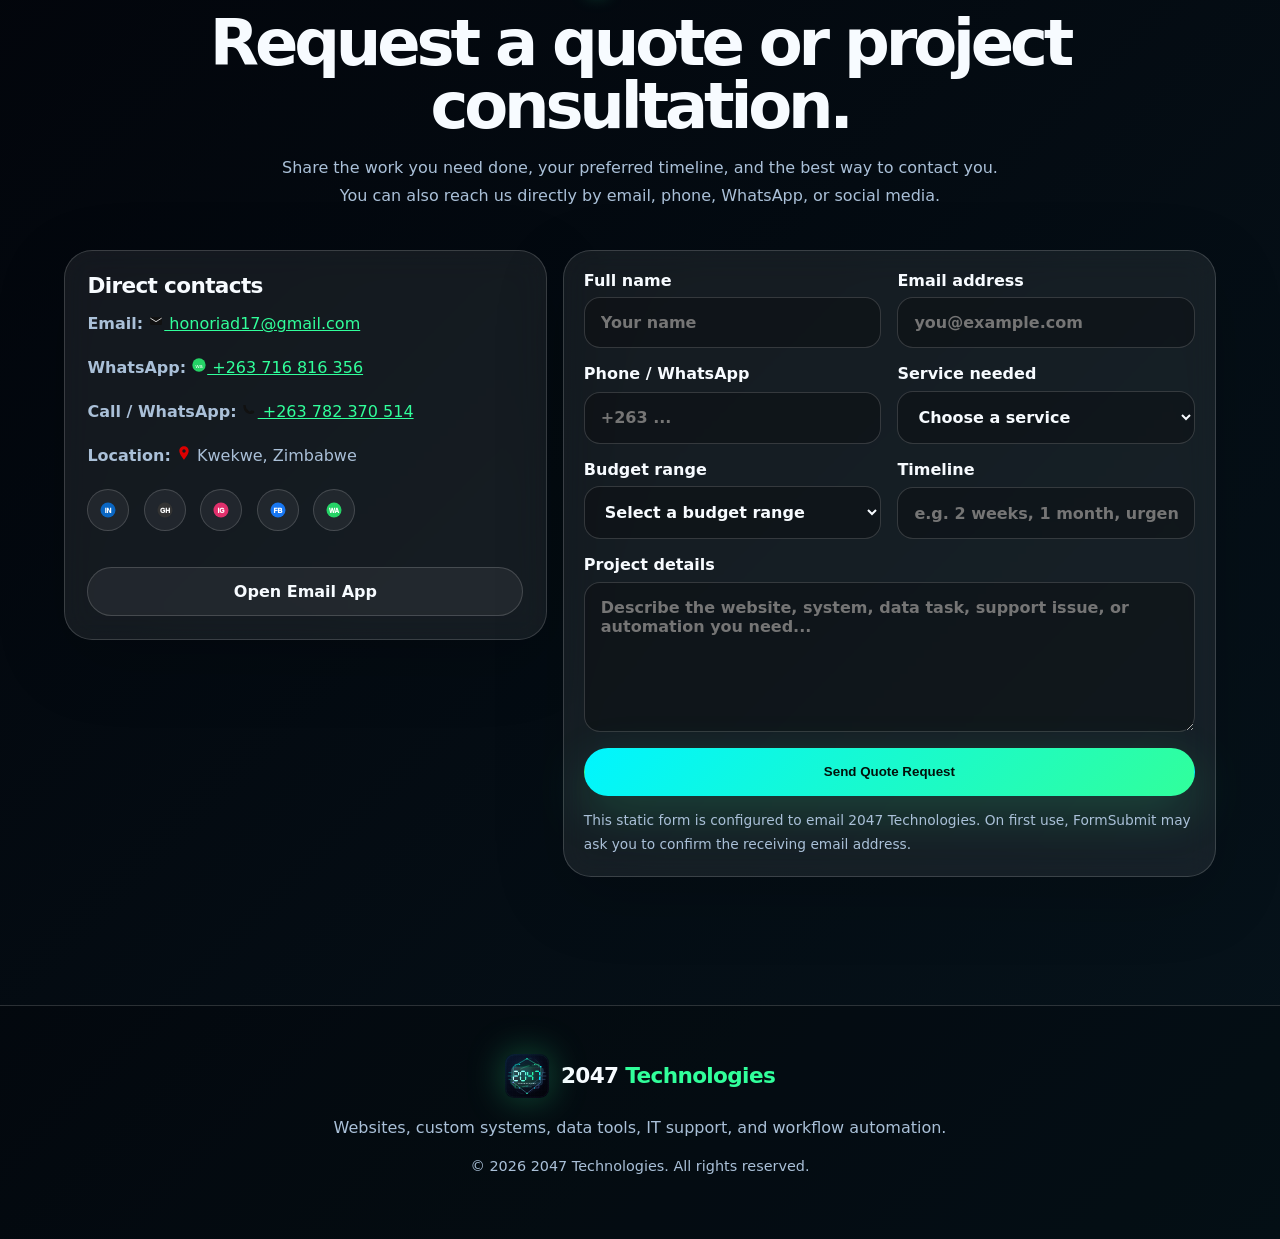
==== commit e558cfbf: "Gallery Update" ====
--- a/index.html
+++ b/index.html
@@ -9,6 +9,8 @@
   <meta property="og:description" content="Practical websites, custom systems, data tools, IT support, security awareness, and automation for growing organisations." />
   <meta property="og:type" content="website" />
   <title>2047 Technologies | IT Consultancy & Digital Solutions</title>
+  <link href='https://unpkg.com/boxicons@2.1.4/css/boxicons.min.css' rel='stylesheet'>
+  <link href='https://cdn.boxicons.com/fonts/basic/boxicons.min.css' rel='stylesheet'>
   <link rel="icon" href="assets/favicon.svg" type="image/svg+xml" />
   <link rel="shortcut icon" href="assets/favicon.svg" />
   <link rel="apple-touch-icon" href="assets/favicon.svg" />
@@ -51,21 +53,11 @@
             <a class="btn ghost" href="#services">Explore Services</a>
           </div>
           <div class="social-row" aria-label="Social links">
-            <a href="https://www.linkedin.com/in/kalivoid2047" target="_blank" rel="noopener" aria-label="LinkedIn">
-              <svg class="icon" width="20" height="20" aria-hidden="true"><use href="assets/icons.svg#icon-in"></use></svg>
-            </a>
-            <a href="https://github.com/BmanuerdeGuru-29" target="_blank" rel="noopener" aria-label="GitHub">
-              <svg class="icon" width="20" height="20" aria-hidden="true"><use href="assets/icons.svg#icon-gh"></use></svg>
-            </a>
-            <a href="https://www.instagram.com/bmanerdeguru?igsh=ZWsydzJueGlkcXp5" target="_blank" rel="noopener" aria-label="Instagram">
-              <svg class="icon" width="20" height="20" aria-hidden="true"><use href="assets/icons.svg#icon-ig"></use></svg>
-            </a>
-            <a href="https://www.facebook.com/dylan.honoria.94?mibextid=rS40aB7S9Ucbxw6v" target="_blank" rel="noopener" aria-label="Facebook">
-              <svg class="icon" width="20" height="20" aria-hidden="true"><use href="assets/icons.svg#icon-fb"></use></svg>
-            </a>
-            <a href="https://wa.me/263716816356" target="_blank" rel="noopener" aria-label="WhatsApp">
-              <svg class="icon" width="20" height="20" aria-hidden="true"><use href="assets/icons.svg#icon-wa"></use></svg>
-            </a>
+                <a href="https://www.linkedin.com/in/kalivoid2047" aria-label="LinkedIn"><i class="bx bxl-linkedin"></i></a>
+                <a href="https://github.com/BmanuerdeGuru-29" aria-label="GitHub"><i class="bx bxl-github"></i></a>
+                <a href="https://www.instagram.com/bmanerdeguru?igsh=ZWsydzJueGlkcXp5" aria-label="Instagram"><i class='bx bxl-instagram-alt'></i></a>
+                <a href="https://www.facebook.com/dylan.honoria.94?mibextid=rS40aB7S9Ucbxw6v" aria-label="Facebook"><i class='bx bxl-facebook' ></i></a>
+                <a href="https://wa.me/263716816356" aria-label="WhatsApp"><i class='bx bxl-whatsapp'></i></a>
           </div>
         </div>
 
--- a/style.css
+++ b/style.css
@@ -656,28 +656,58 @@
   max-width: 1180px;
   margin: 0 auto;
   display: grid;
-  grid-template-columns: repeat(3, 1fr);
+  grid-template-columns: repeat(auto-fit, minmax(280px, 1fr));
   gap: 1.25rem;
 }
 .gallery-item {
-  border-radius: 12px;
+  border-radius: 18px;
   overflow: hidden;
   background: var(--card);
   border: 1px solid var(--line);
+  box-shadow: 0 20px 70px rgba(0,0,0,0.18);
+  transition: transform 180ms ease, border-color 180ms ease, background 180ms ease;
+}
+.gallery-item:hover {
+  transform: translateY(-6px);
+  border-color: rgba(49, 255, 155, 0.45);
+  background: var(--card-strong);
 }
 .gallery-item img {
   width: 100%;
-  height: 220px;
+  height: 260px;
   object-fit: cover;
   display: block;
 }
-.gallery-caption { padding: 0.9rem; }
+.gallery-shot {
+  background: #eff6ff;
+}
+.screen-shot {
+  object-fit: contain;
+  object-position: top center;
+  background: #06101d;
+}
+.contain-shot {
+  object-fit: contain;
+  padding: 0.7rem;
+}
+.gallery-caption { padding: 1.1rem; }
 .gallery-caption h3 { margin: 0 0 0.35rem; }
+.gallery-caption p { margin-bottom: 0; }
+.project-type {
+  display: inline-flex;
+  margin-bottom: 0.65rem;
+  color: var(--green);
+  font-size: 0.76rem;
+  font-weight: 950;
+  letter-spacing: 0.14em;
+  text-transform: uppercase;
+}
 
 @media (max-width: 980px) {
-  .gallery-grid { grid-template-columns: repeat(2, 1fr); }
+  .gallery-grid { grid-template-columns: repeat(2, minmax(0, 1fr)); }
 }
 
 @media (max-width: 680px) {
   .gallery-grid { grid-template-columns: 1fr; }
-}
+  .gallery-item img { height: 220px; }
+}
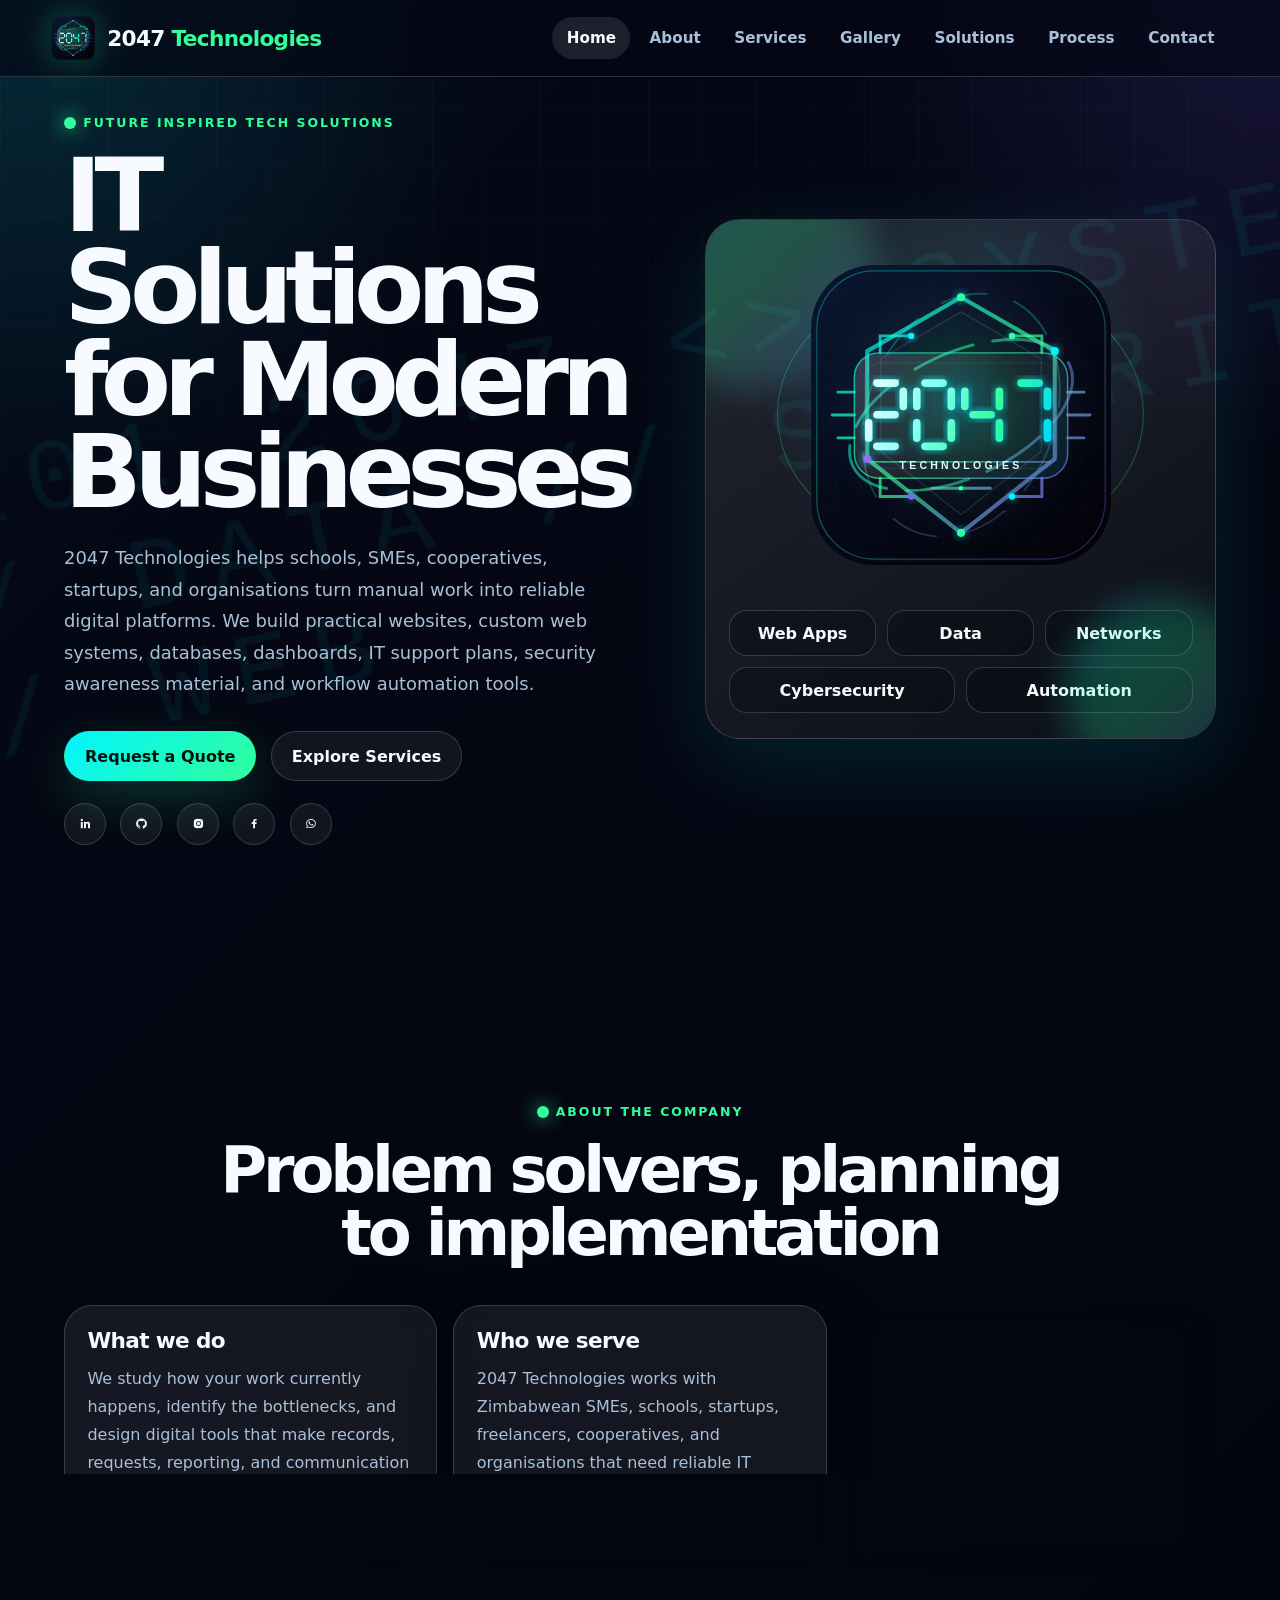
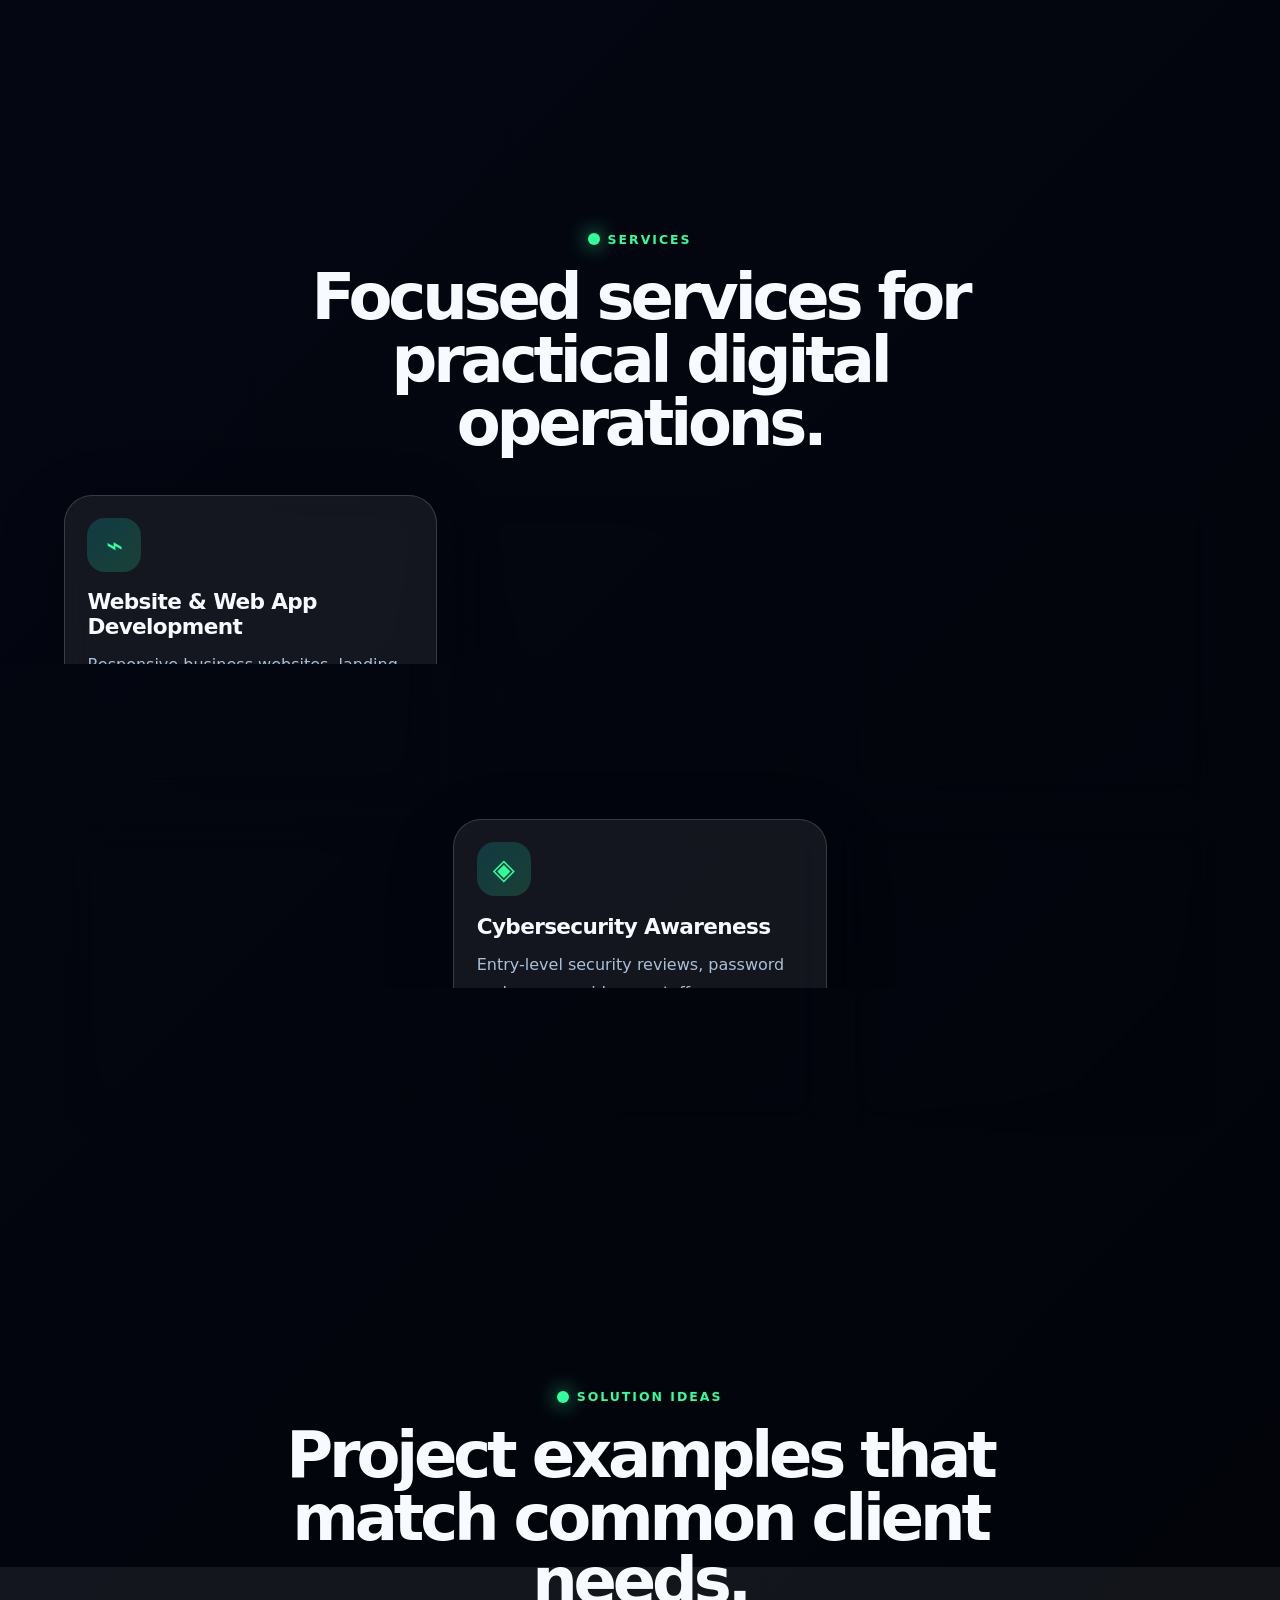
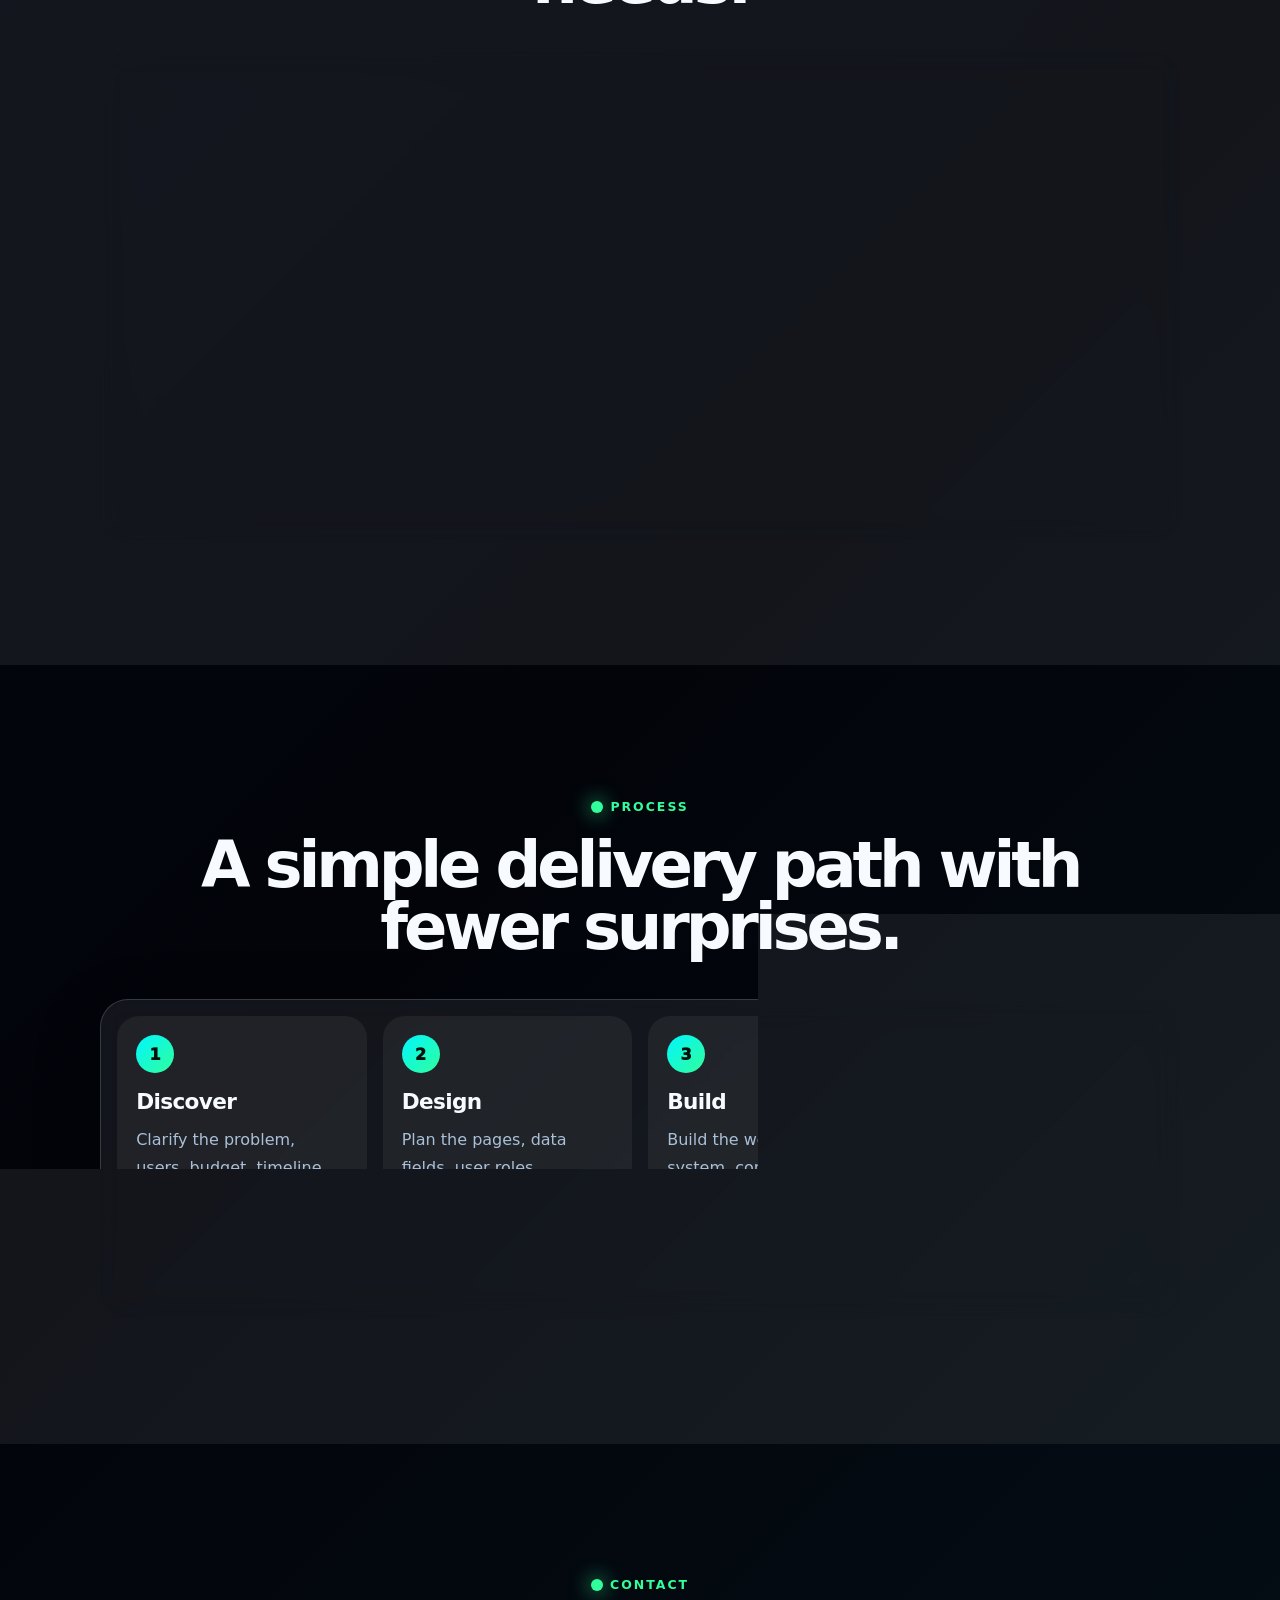
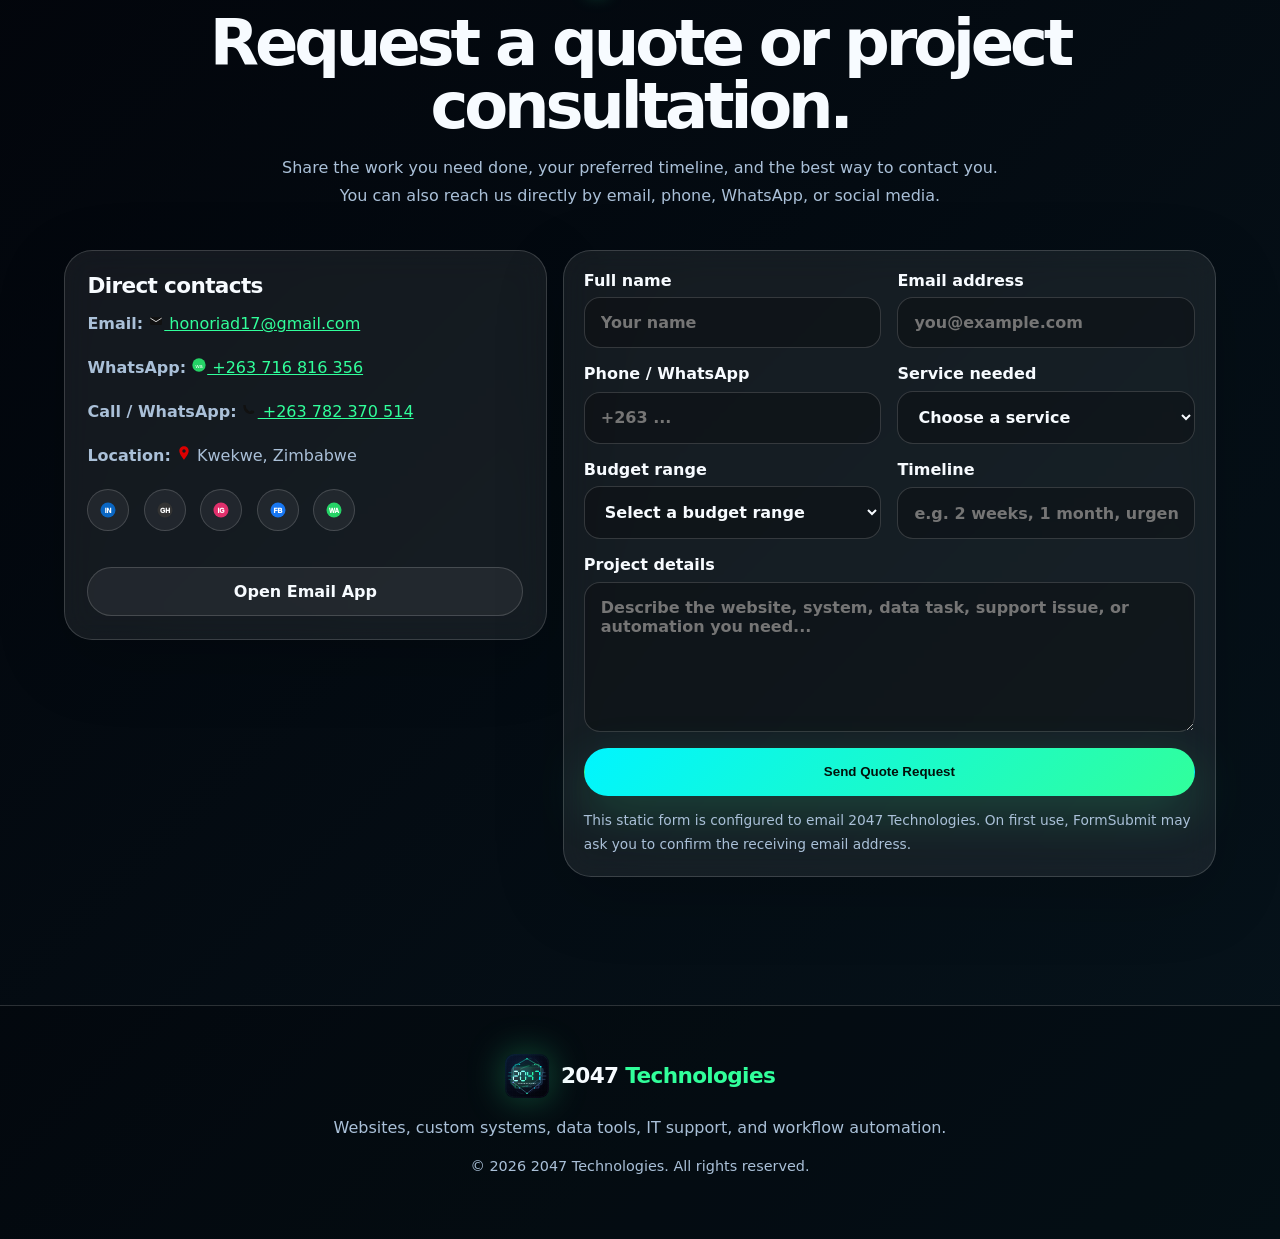
==== commit 8fd066f9: "Update index.html" ====
--- a/index.html
+++ b/index.html
@@ -230,7 +230,7 @@
           <a class="btn ghost wide" href="mailto:honoriad17@gmail.com?subject=Quote%20Request%20for%202047%20Technologies">Open Email App</a>
         </div>
 
-        <form class="quote-form reveal delay-1" action="https://formsubmit.co/honoriad17@gmail.com" method="POST">
+        <form class="quote-form reveal delay-1" action="df1f1647aab964a0eb2ec52e02c76a0b" method="POST">
           <input type="hidden" name="_subject" value="New quote request from 2047 Technologies website" />
           <input type="hidden" name="_template" value="table" />
           <input type="hidden" name="_captcha" value="false" />
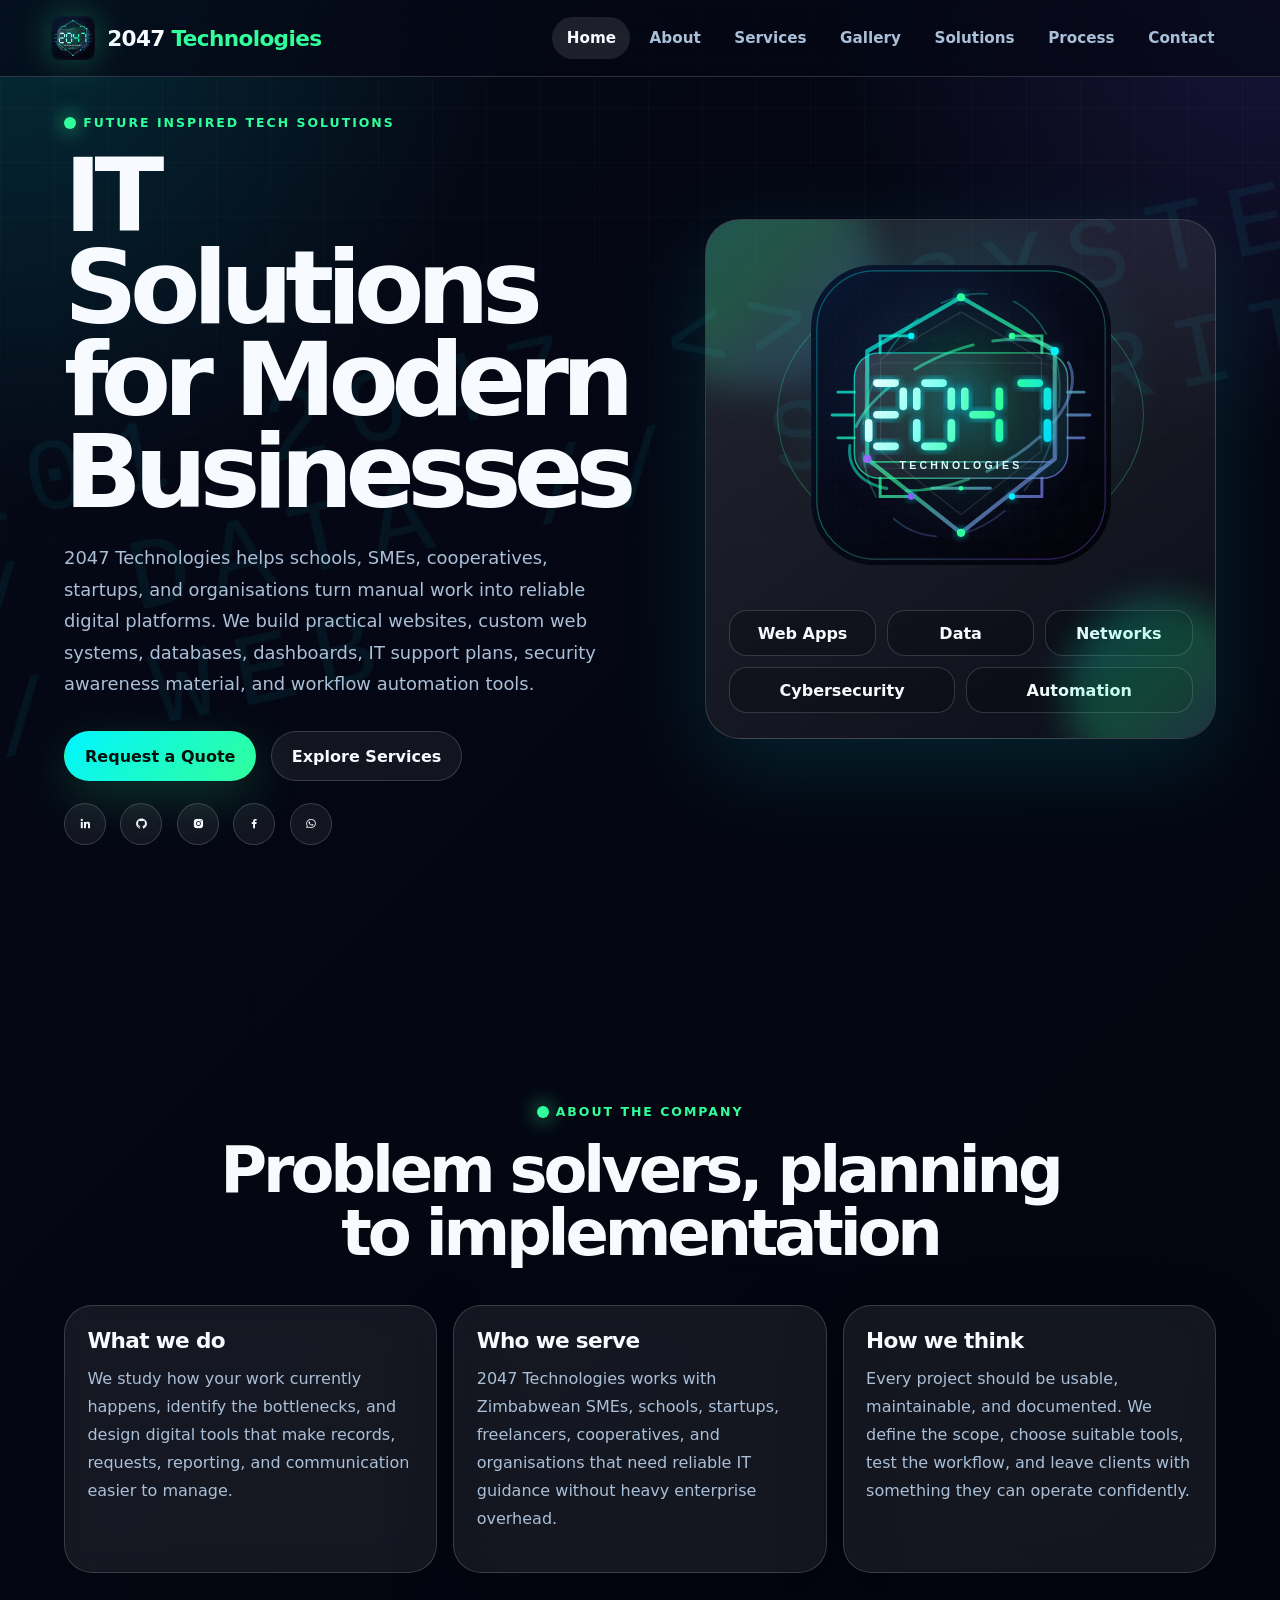
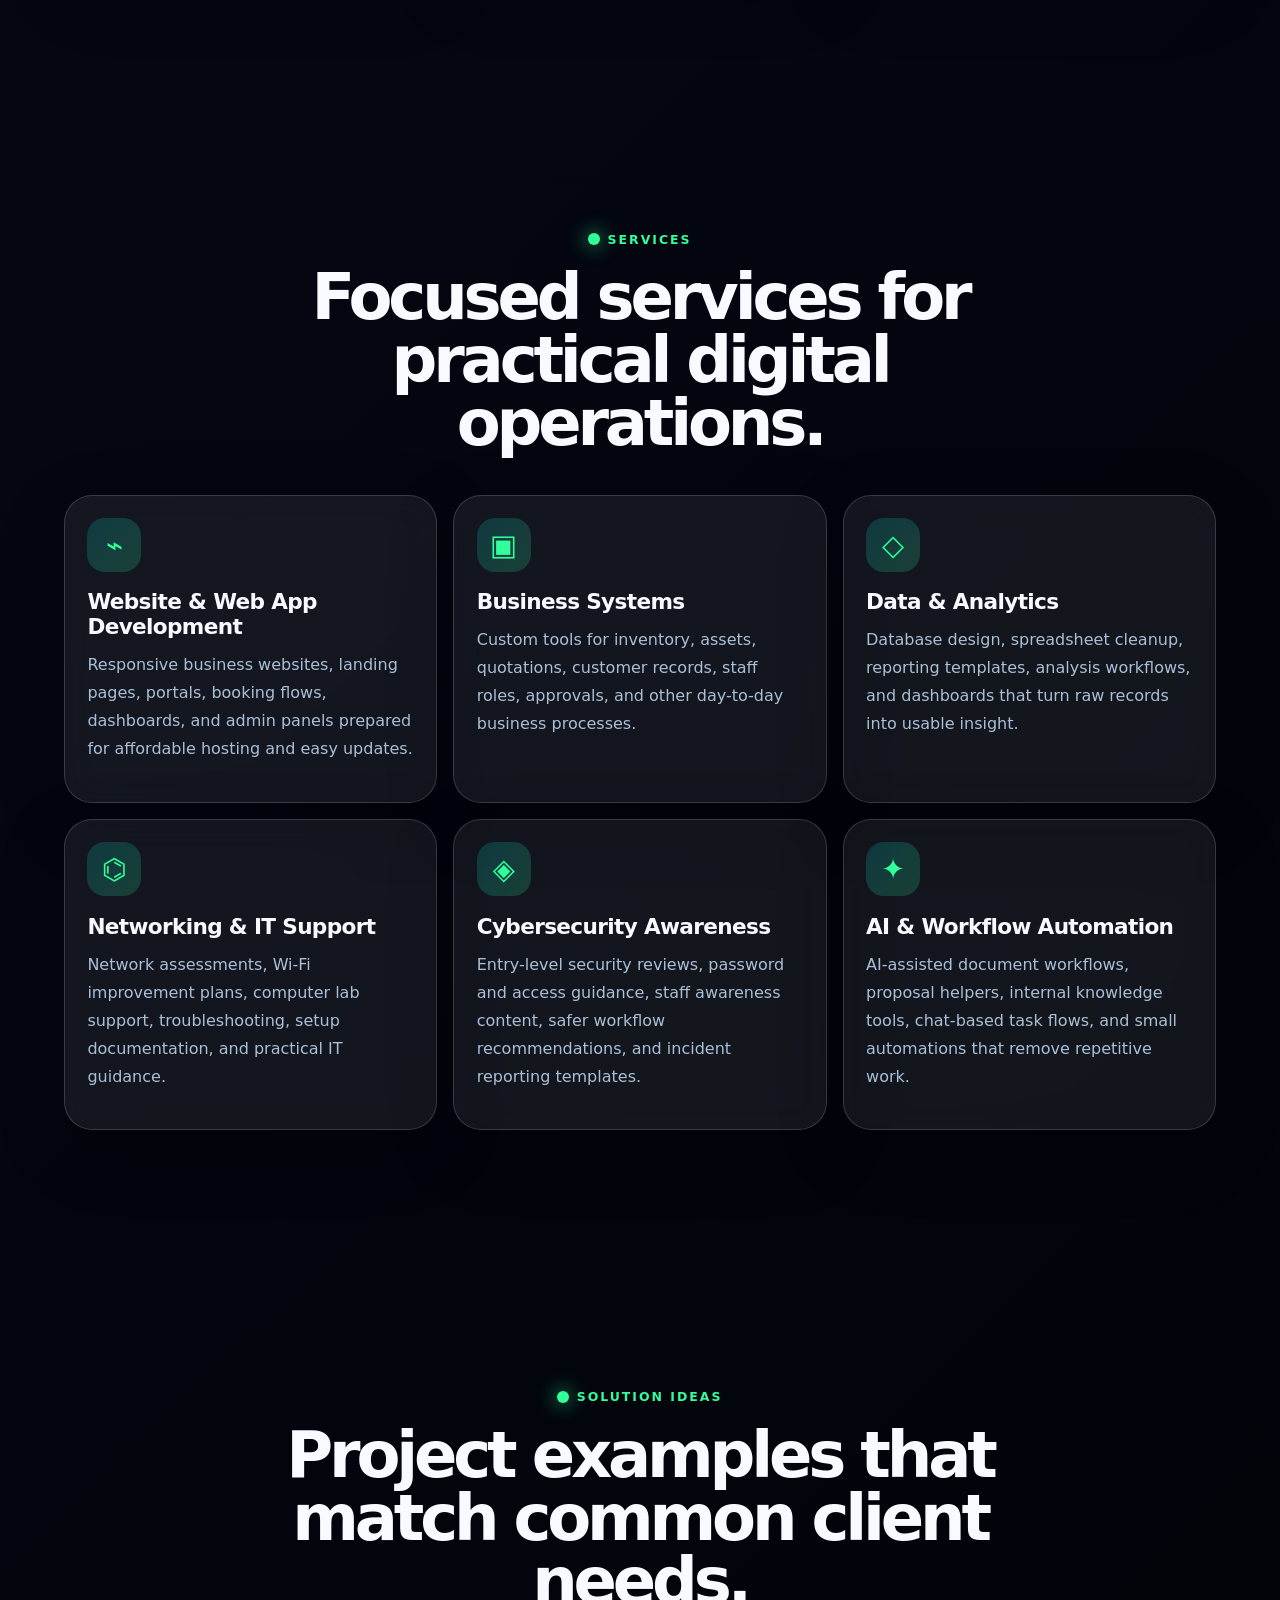
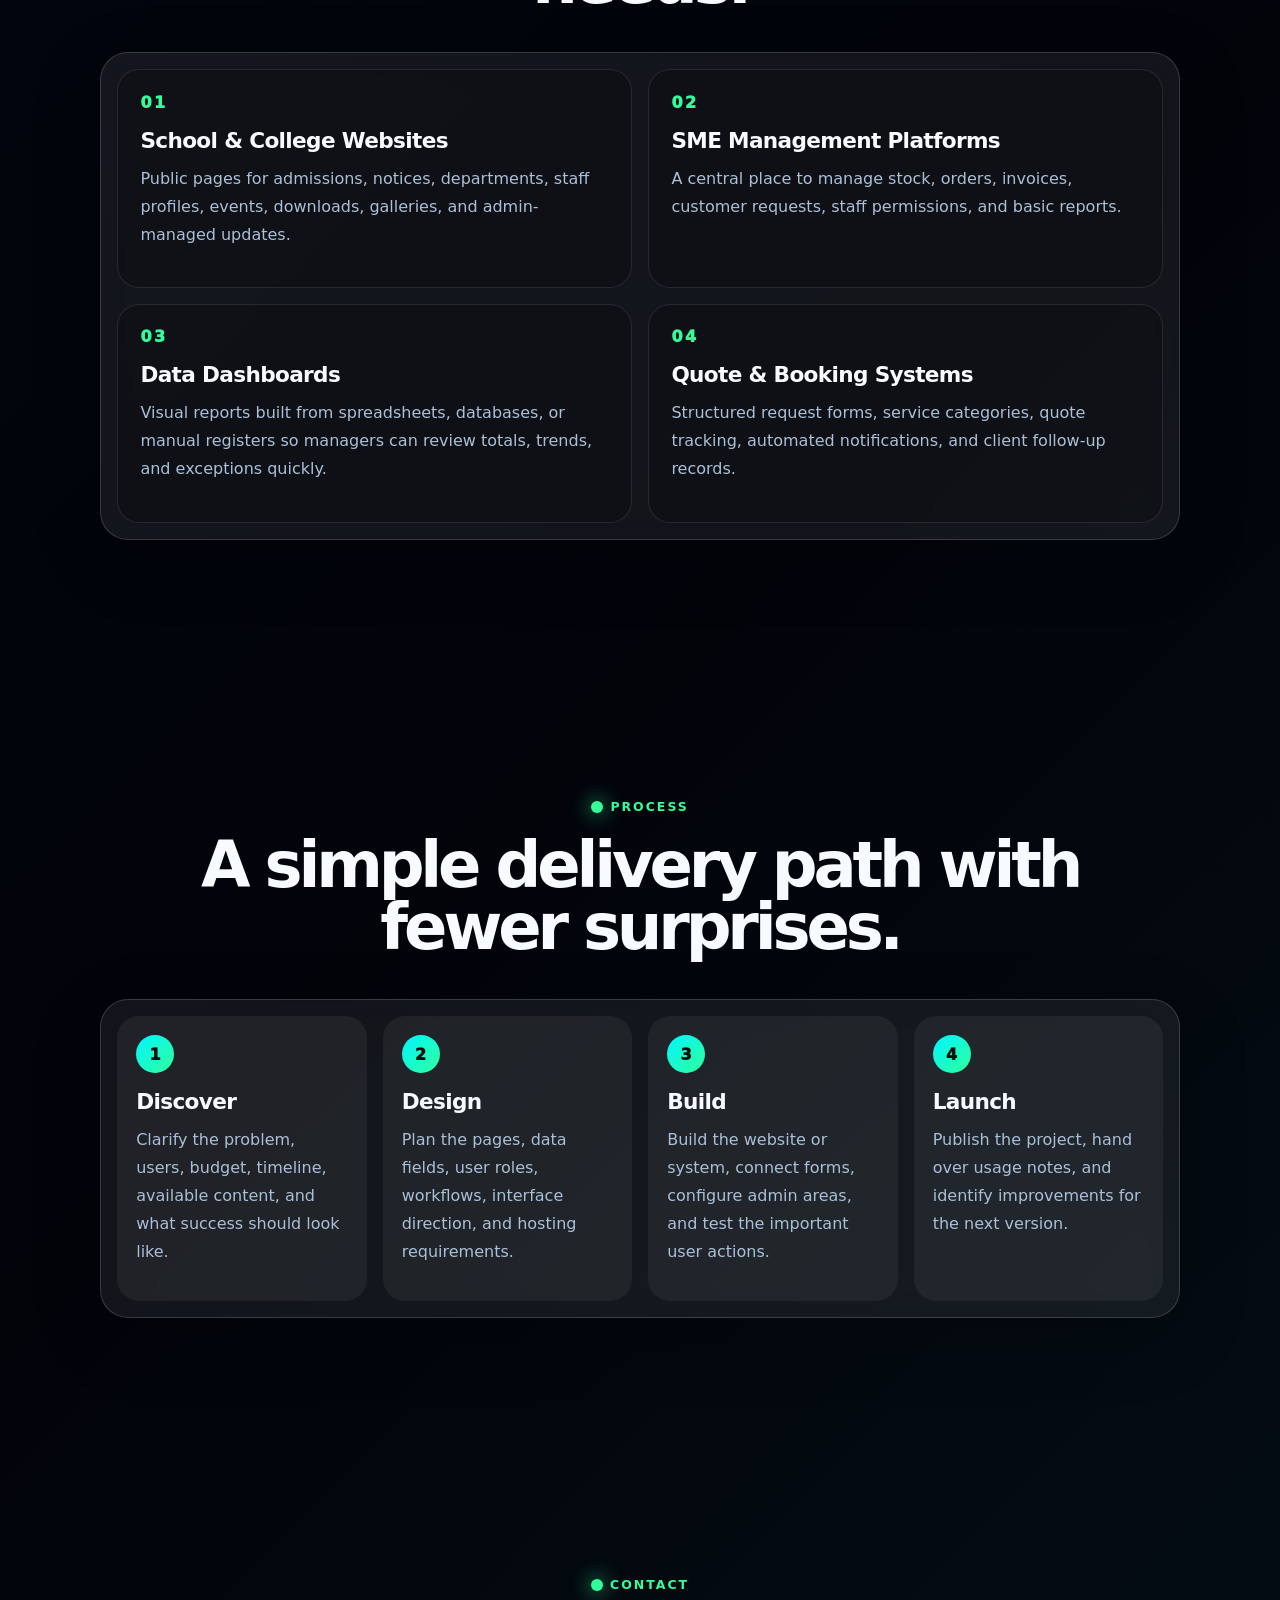
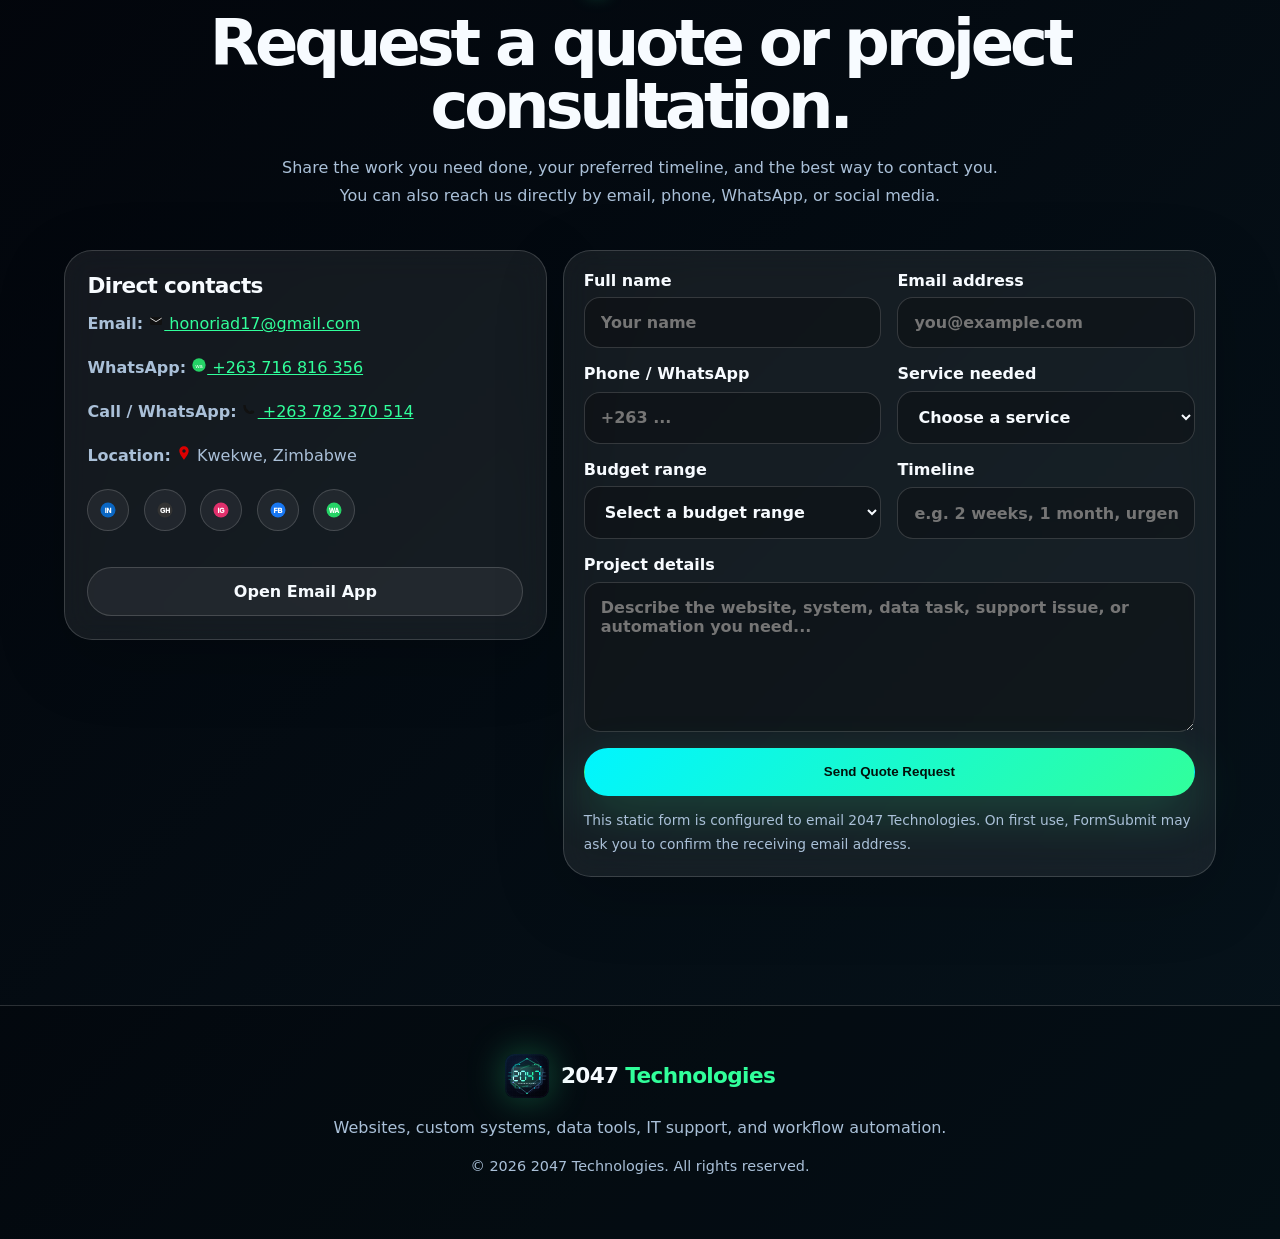
==== commit a31ea533: "Google Tags" ====
--- a/index.html
+++ b/index.html
@@ -17,6 +17,17 @@
   <link rel="manifest" href="site.webmanifest" />
   <link rel="stylesheet" href="style.css" />
 </head>
+
+<!-- Google tag (gtag.js) -->
+<script async src="https://www.googletagmanager.com/gtag/js?id=G-EWE5Y74E3M"></script>
+<script>
+  window.dataLayer = window.dataLayer || [];
+  function gtag(){dataLayer.push(arguments);}
+  gtag('js', new Date());
+
+  gtag('config', 'G-EWE5Y74E3M');
+</script>
+
 <body>
   <a class="skip-link" href="#main">Skip to content</a>
 
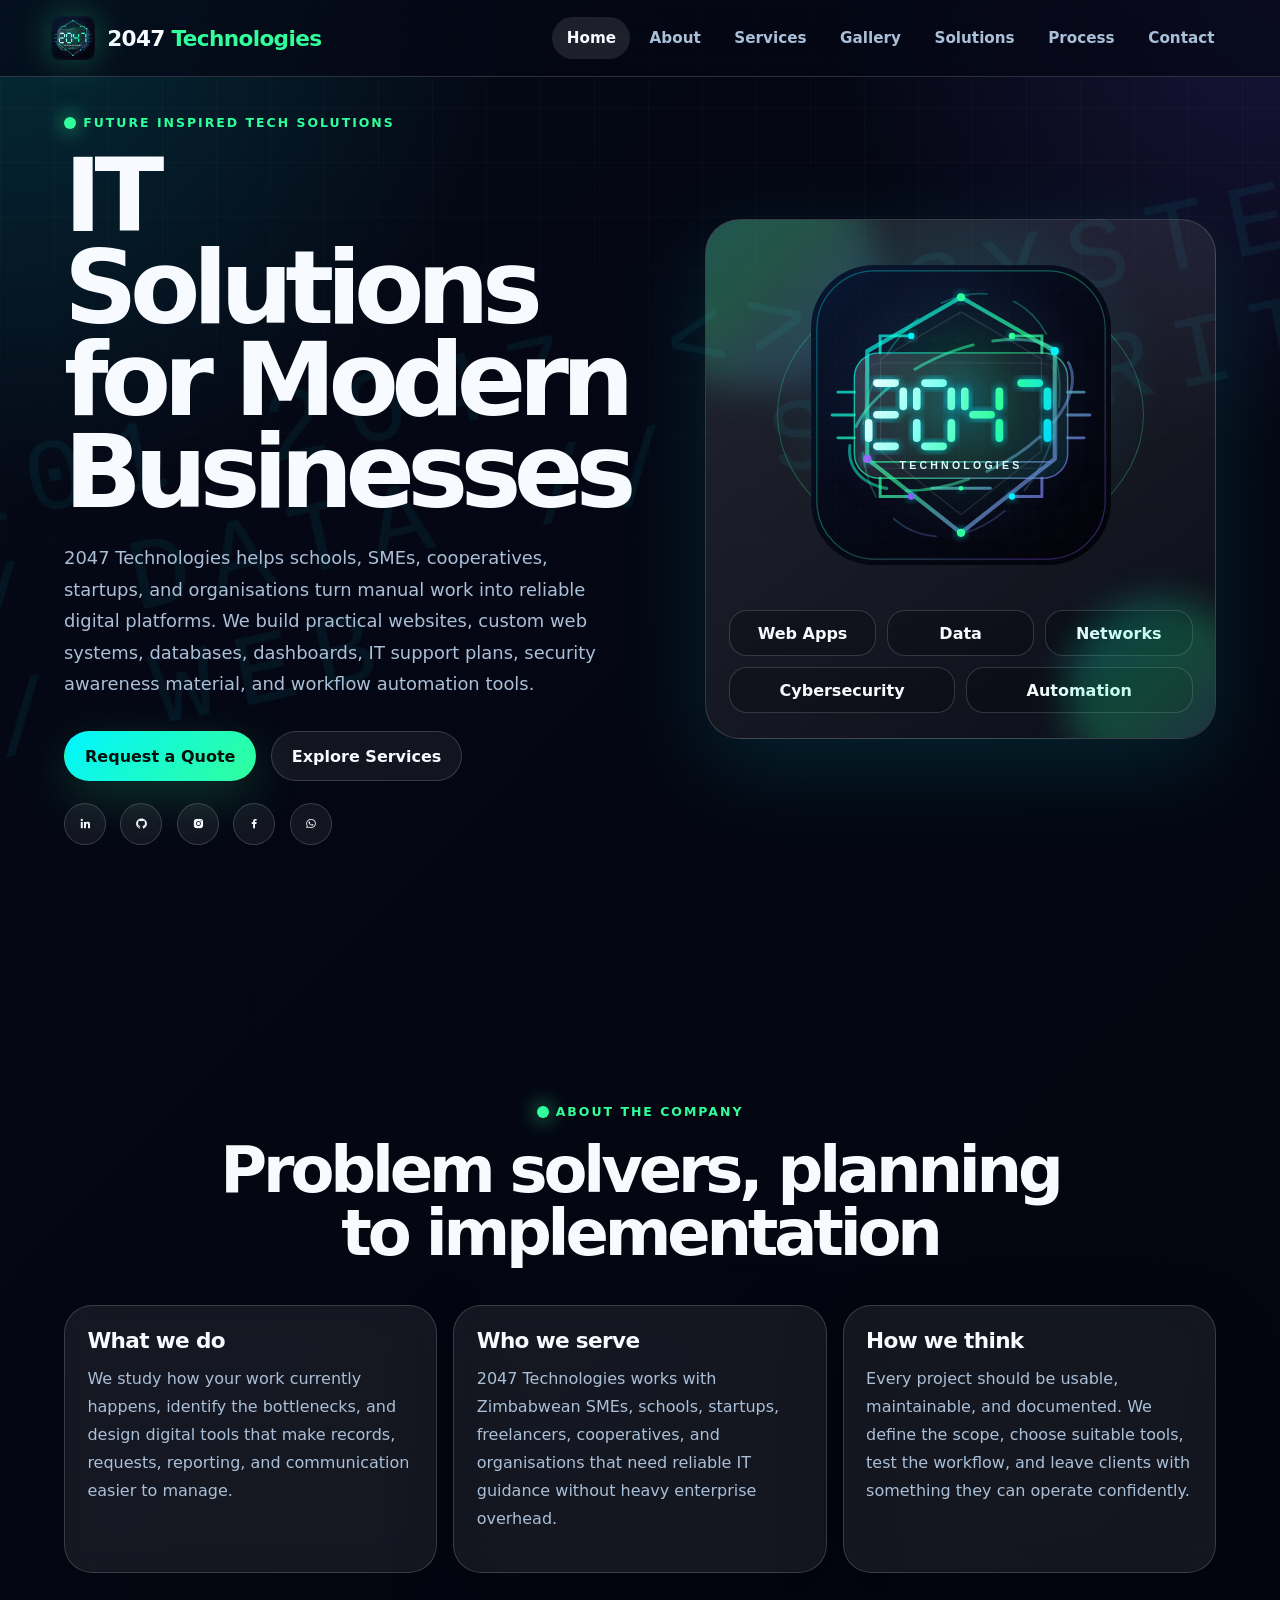
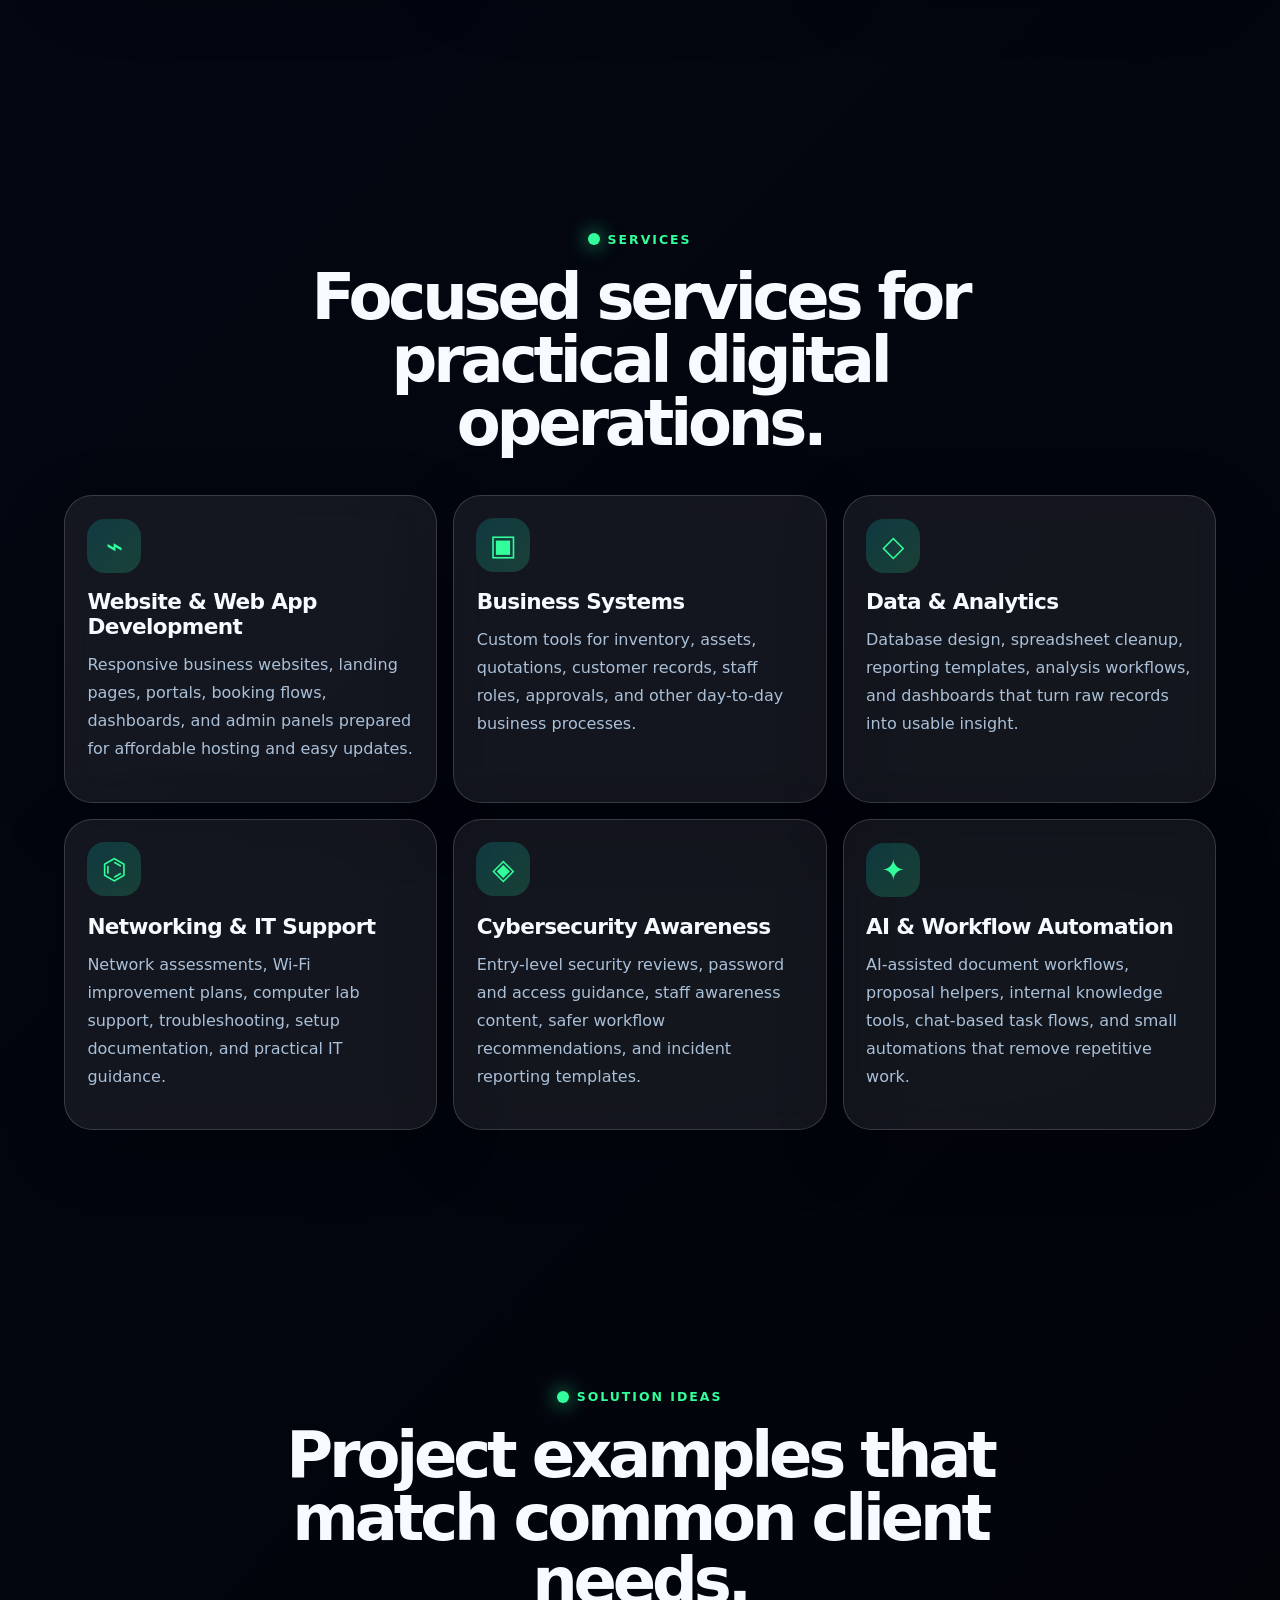
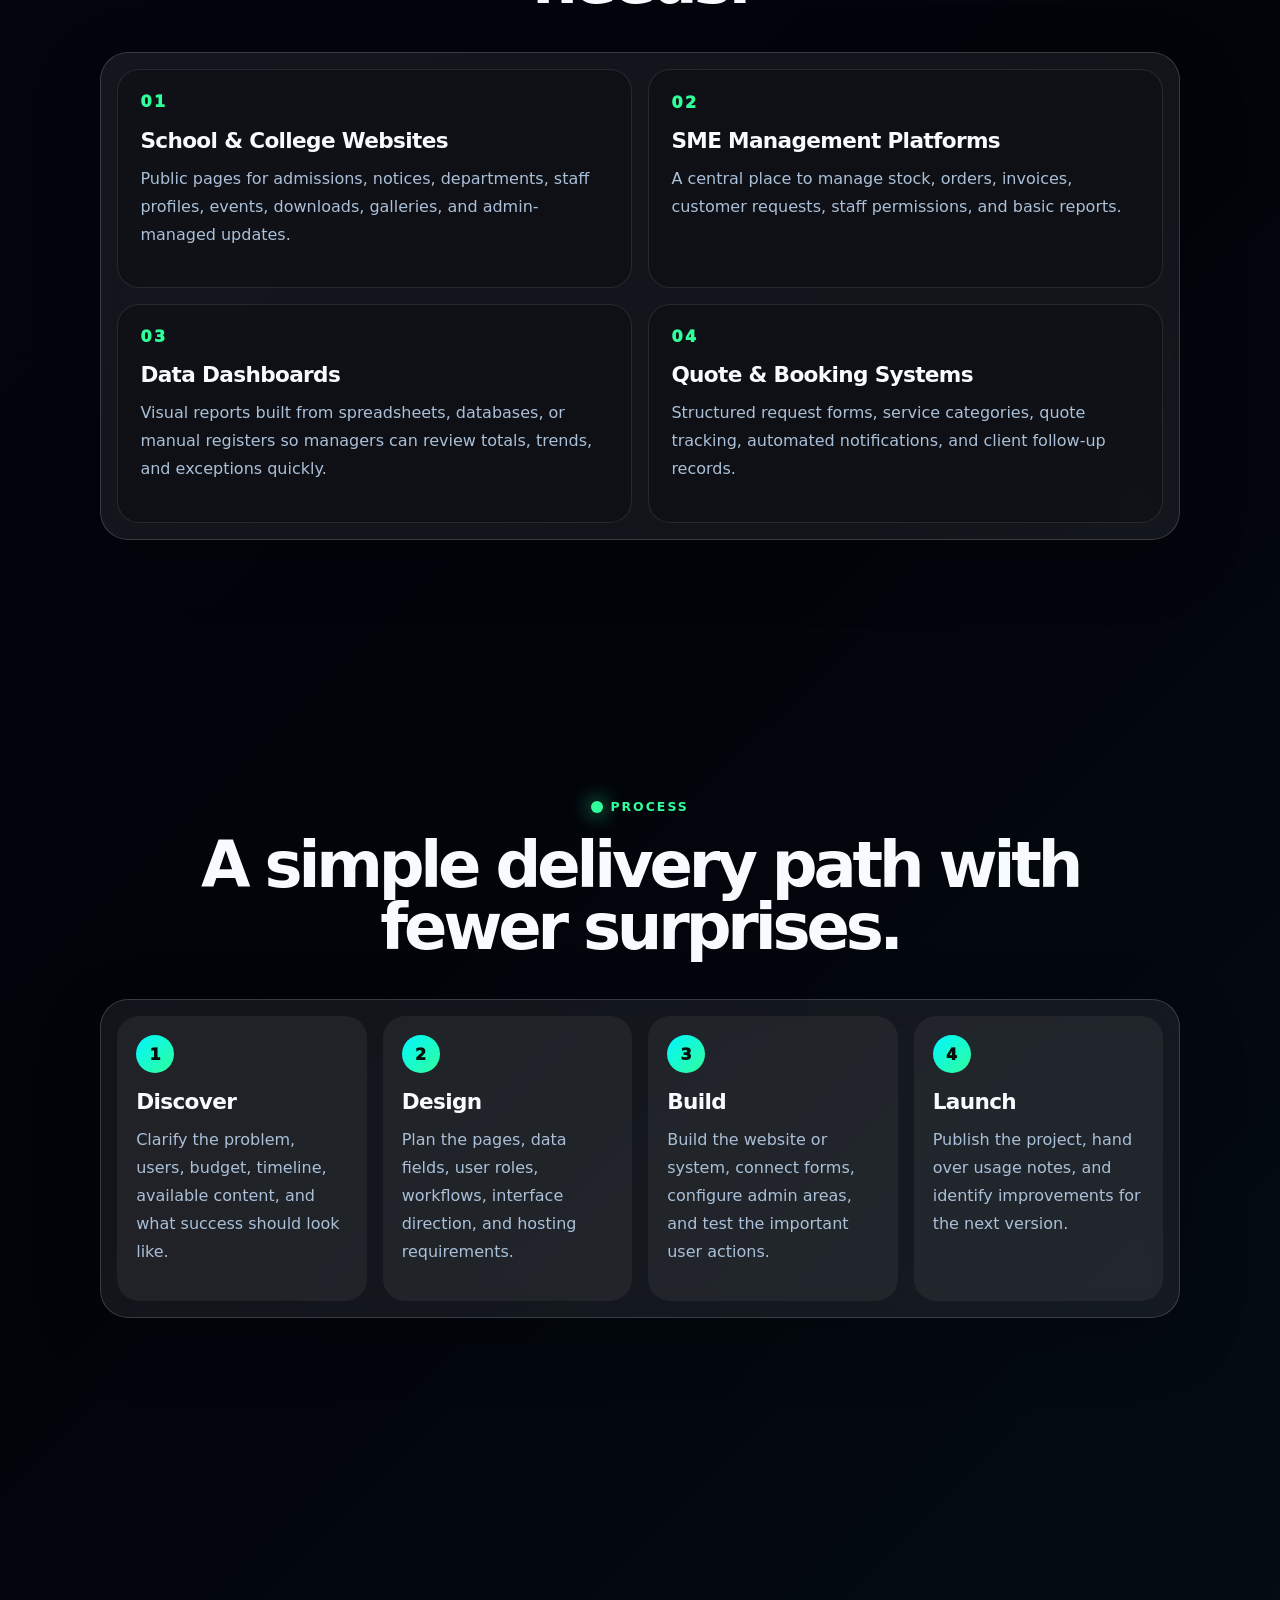
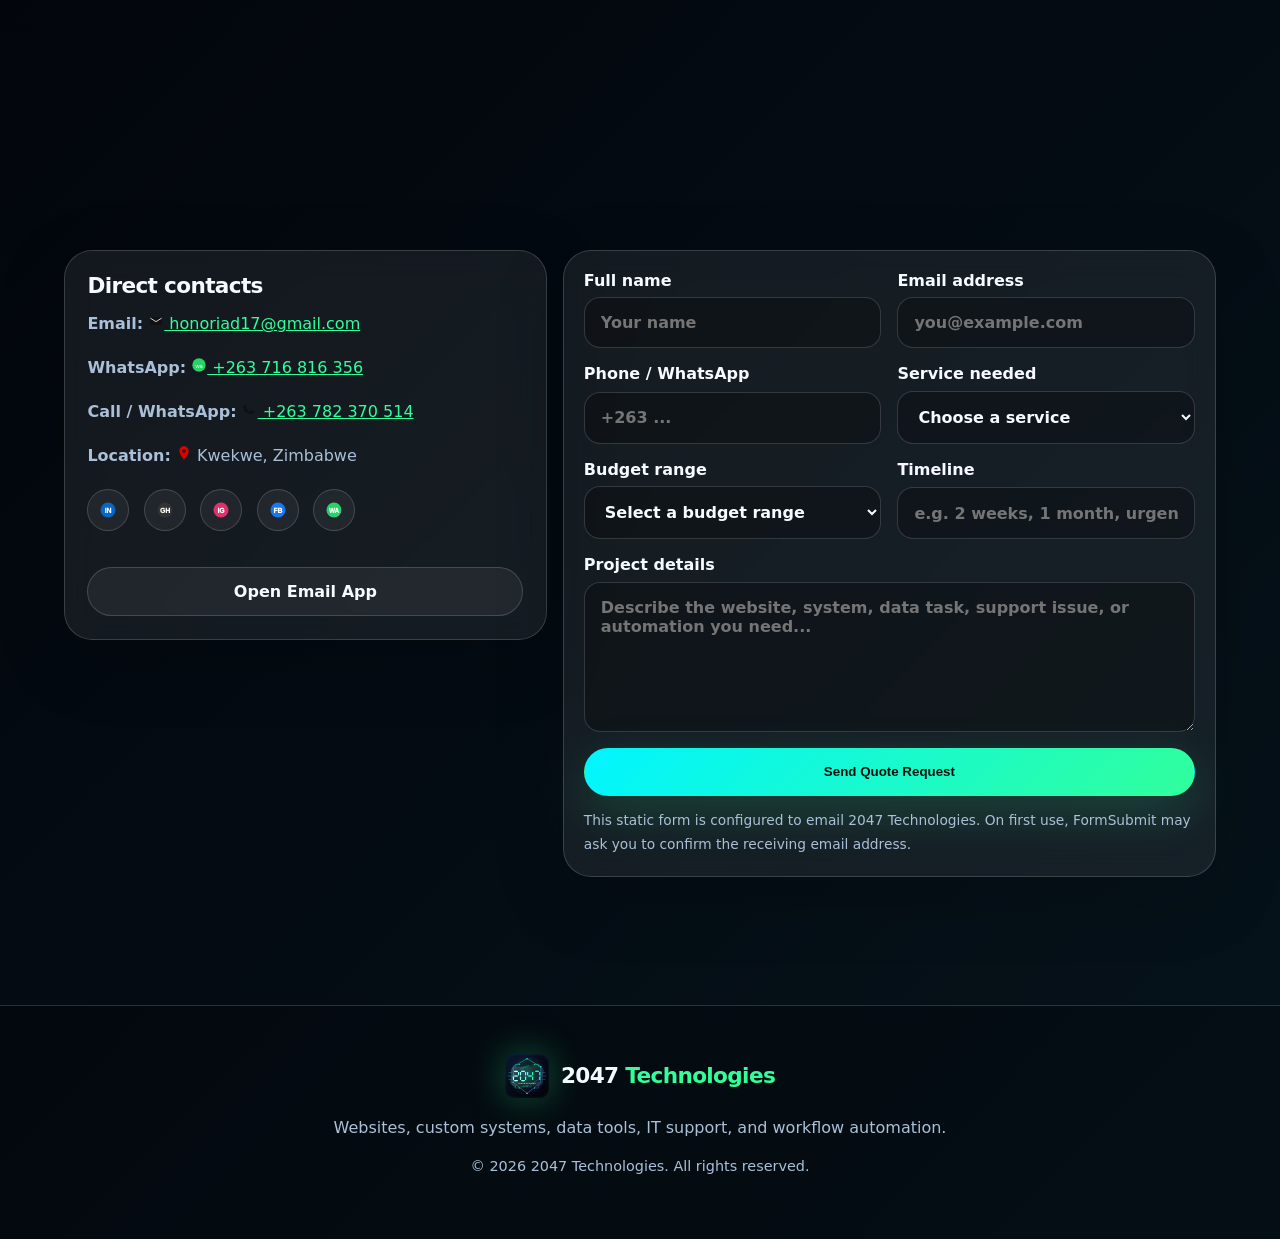
==== commit 339fca7e: "Google tag correction" ====
--- a/index.html
+++ b/index.html
@@ -1,6 +1,16 @@
 <!DOCTYPE html>
 <html lang="en">
 <head>
+  <!-- Google tag (gtag.js) -->
+  <script async src="https://www.googletagmanager.com/gtag/js?id=G-EWE5Y74E3M"></script>
+  <script>
+    window.dataLayer = window.dataLayer || [];
+    function gtag(){dataLayer.push(arguments);}
+    gtag('js', new Date());
+
+    gtag('config', 'G-EWE5Y74E3M');
+  </script>
+
   <meta charset="UTF-8" />
   <meta name="viewport" content="width=device-width, initial-scale=1.0" />
   <meta name="description" content="2047 Technologies is a Zimbabwe-based IT consultancy offering website development, custom web systems, databases, dashboards, networking support, cybersecurity awareness, and workflow automation." />
@@ -18,16 +28,6 @@
   <link rel="stylesheet" href="style.css" />
 </head>
 
-<!-- Google tag (gtag.js) -->
-<script async src="https://www.googletagmanager.com/gtag/js?id=G-EWE5Y74E3M"></script>
-<script>
-  window.dataLayer = window.dataLayer || [];
-  function gtag(){dataLayer.push(arguments);}
-  gtag('js', new Date());
-
-  gtag('config', 'G-EWE5Y74E3M');
-</script>
-
 <body>
   <a class="skip-link" href="#main">Skip to content</a>
 
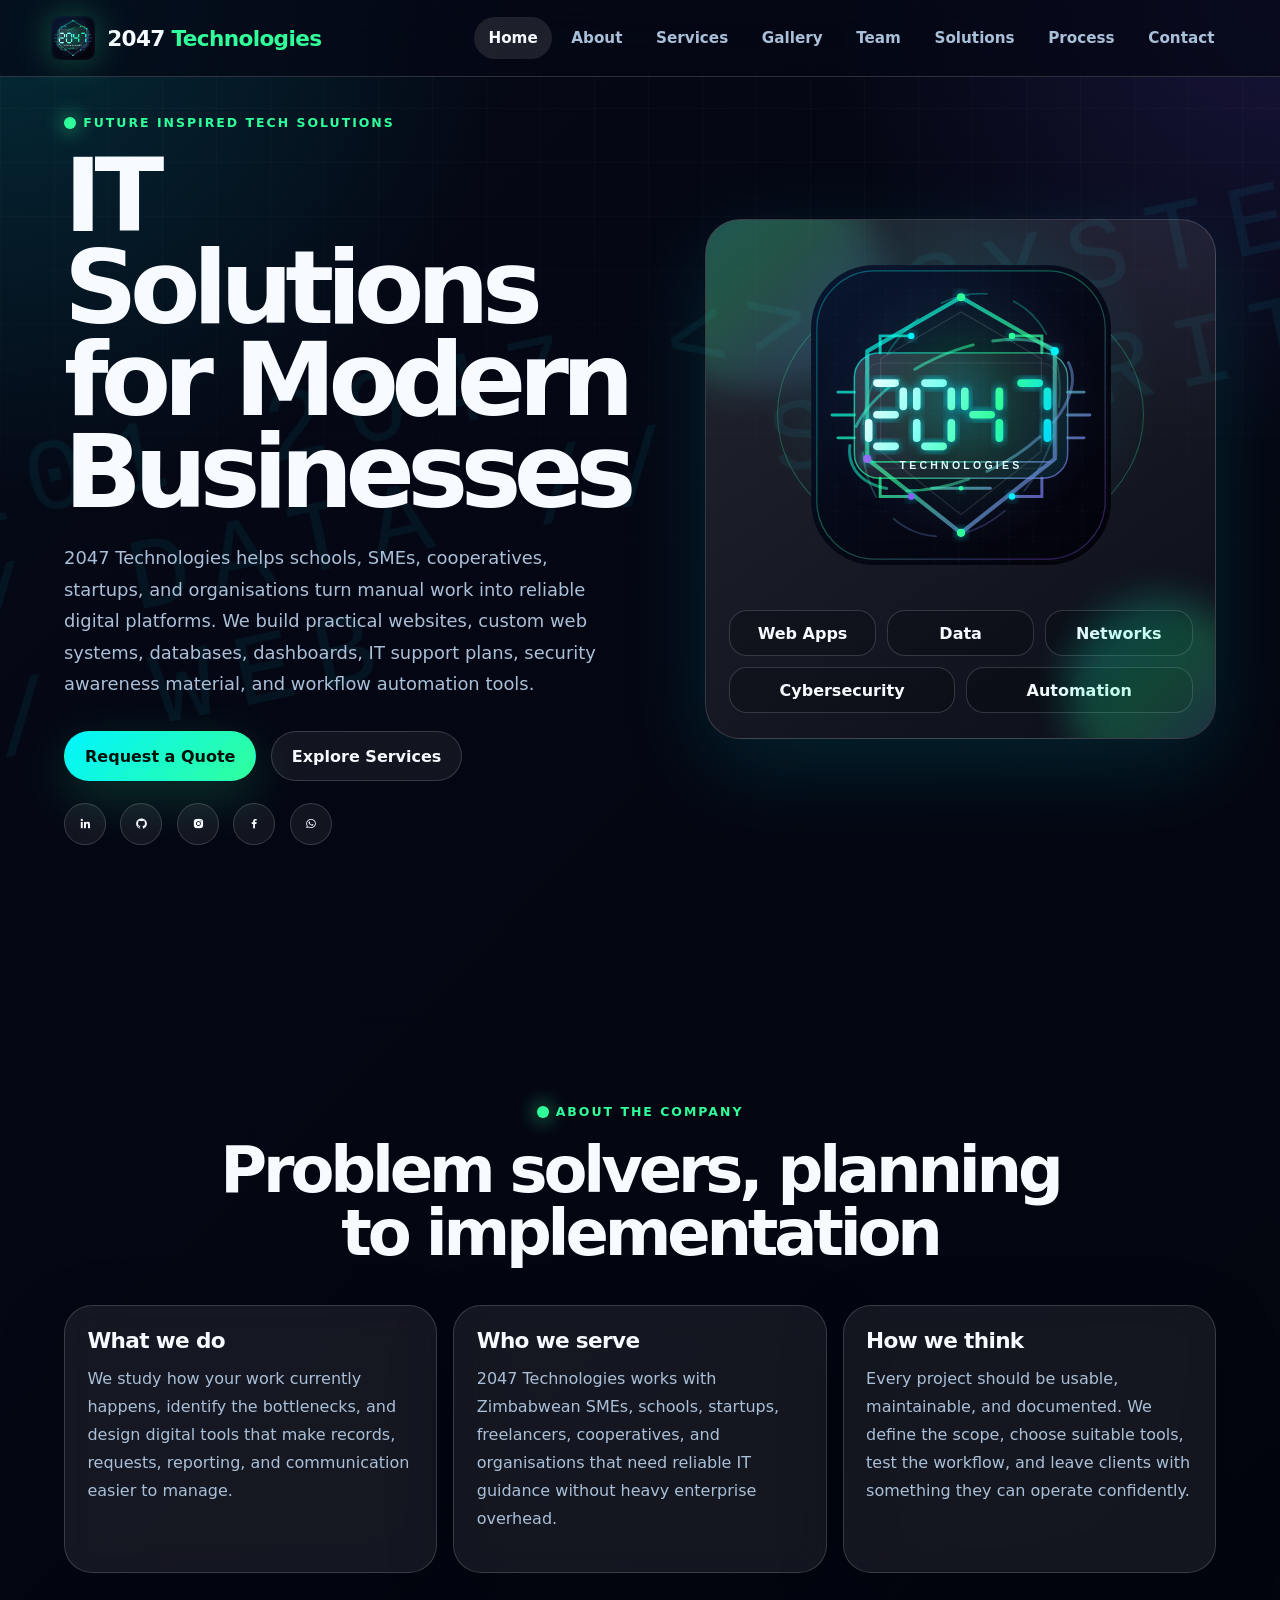
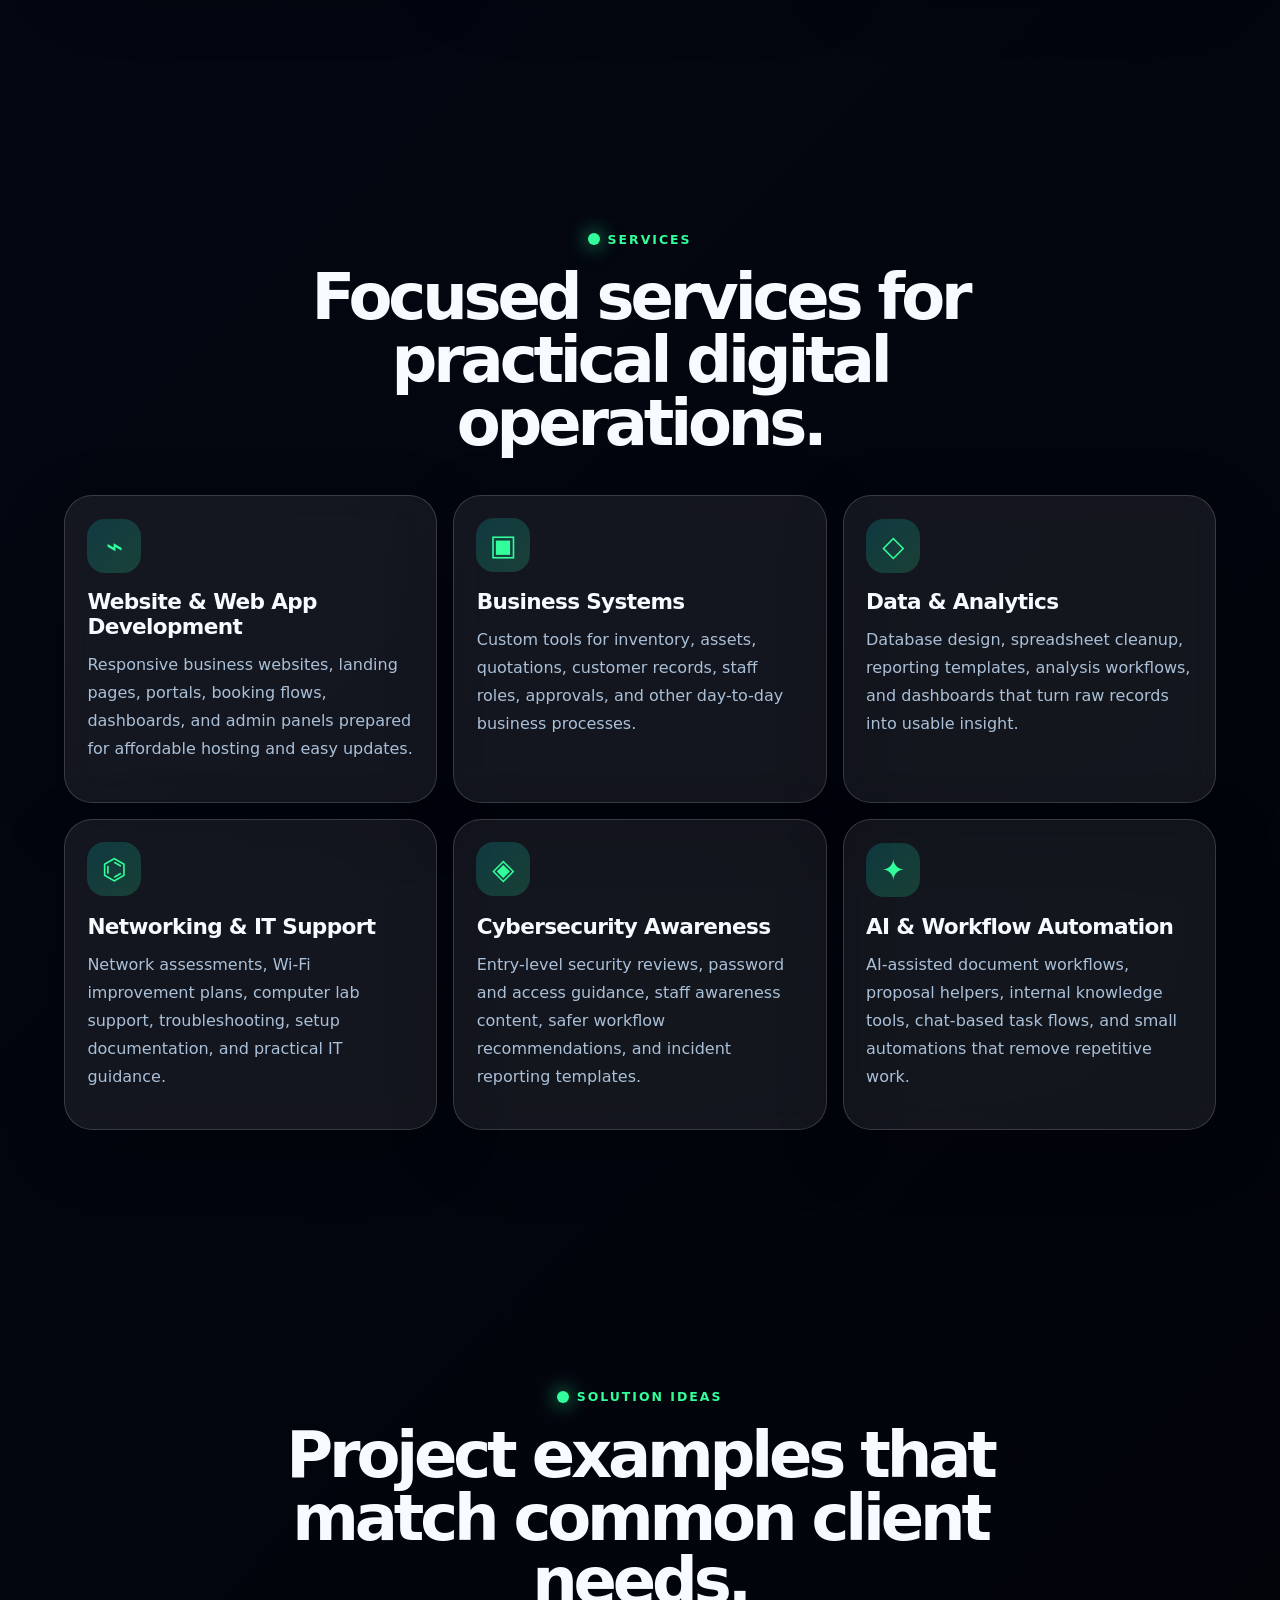
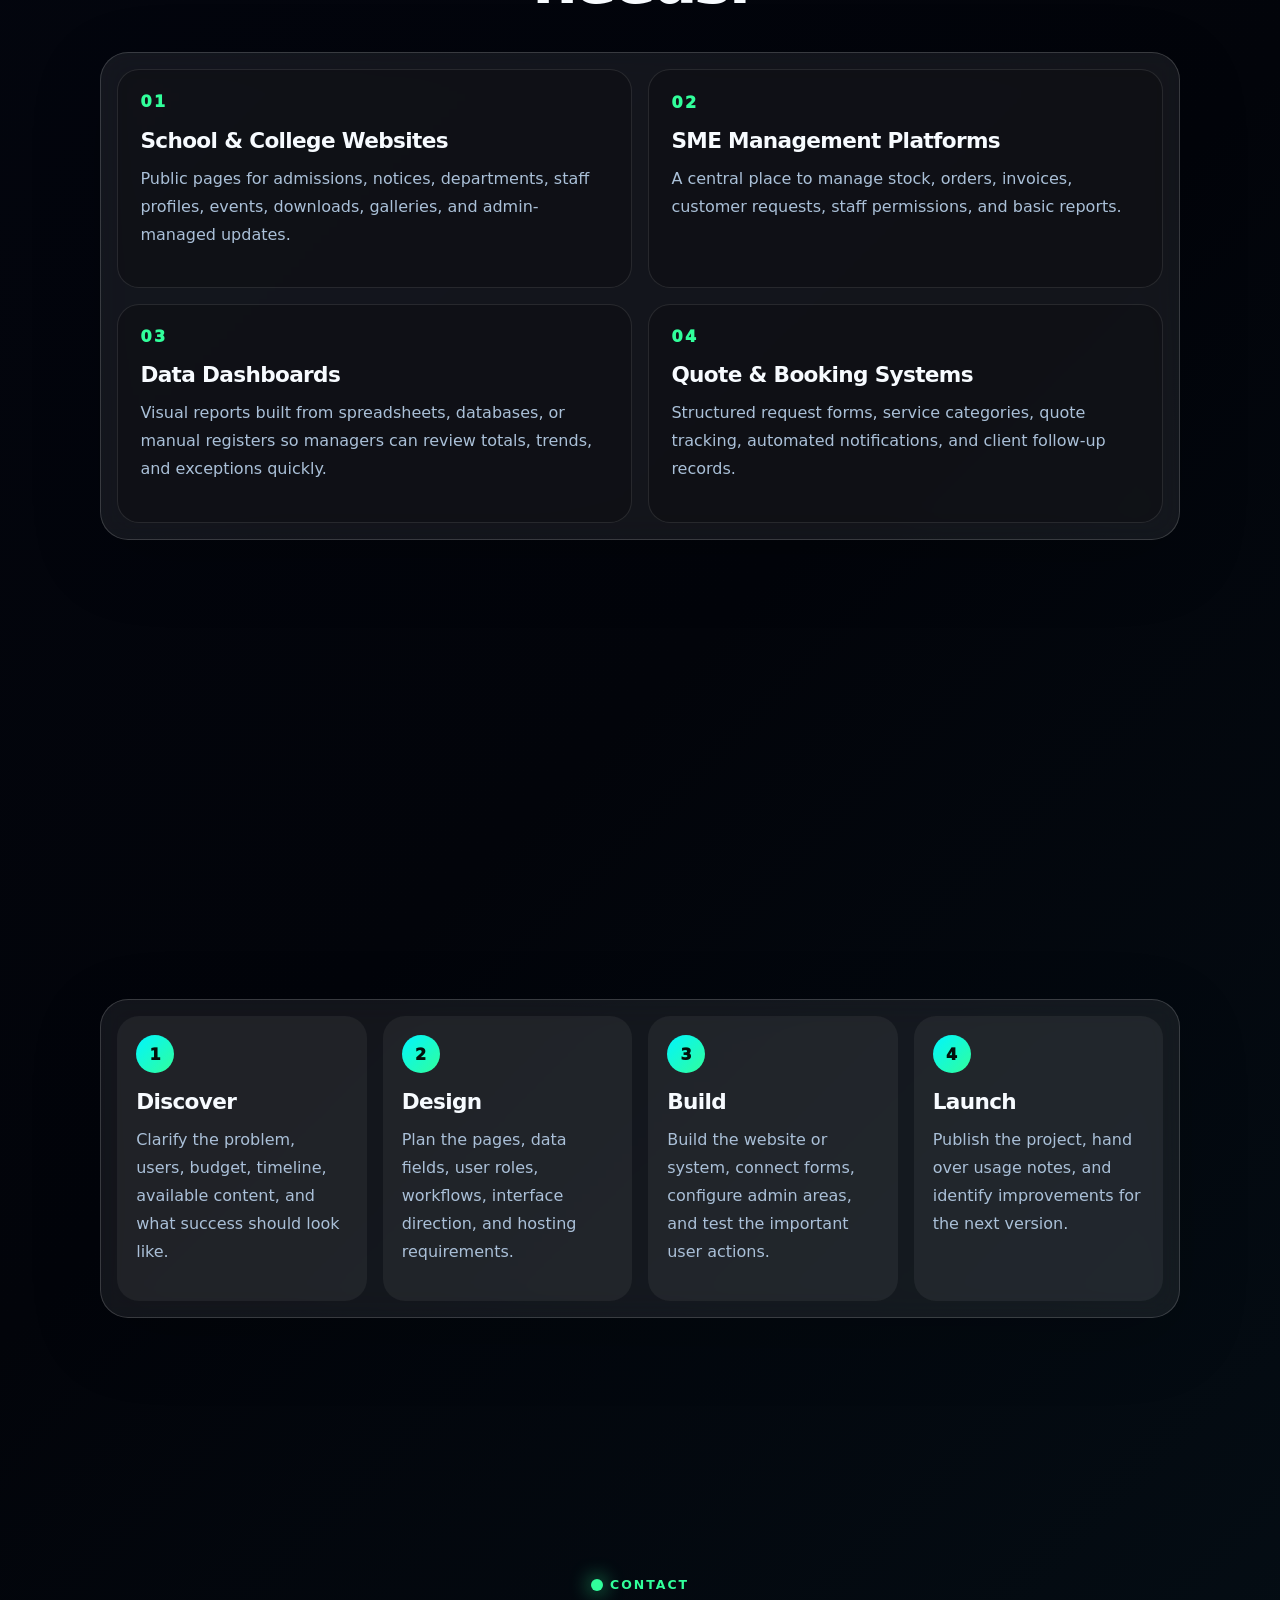
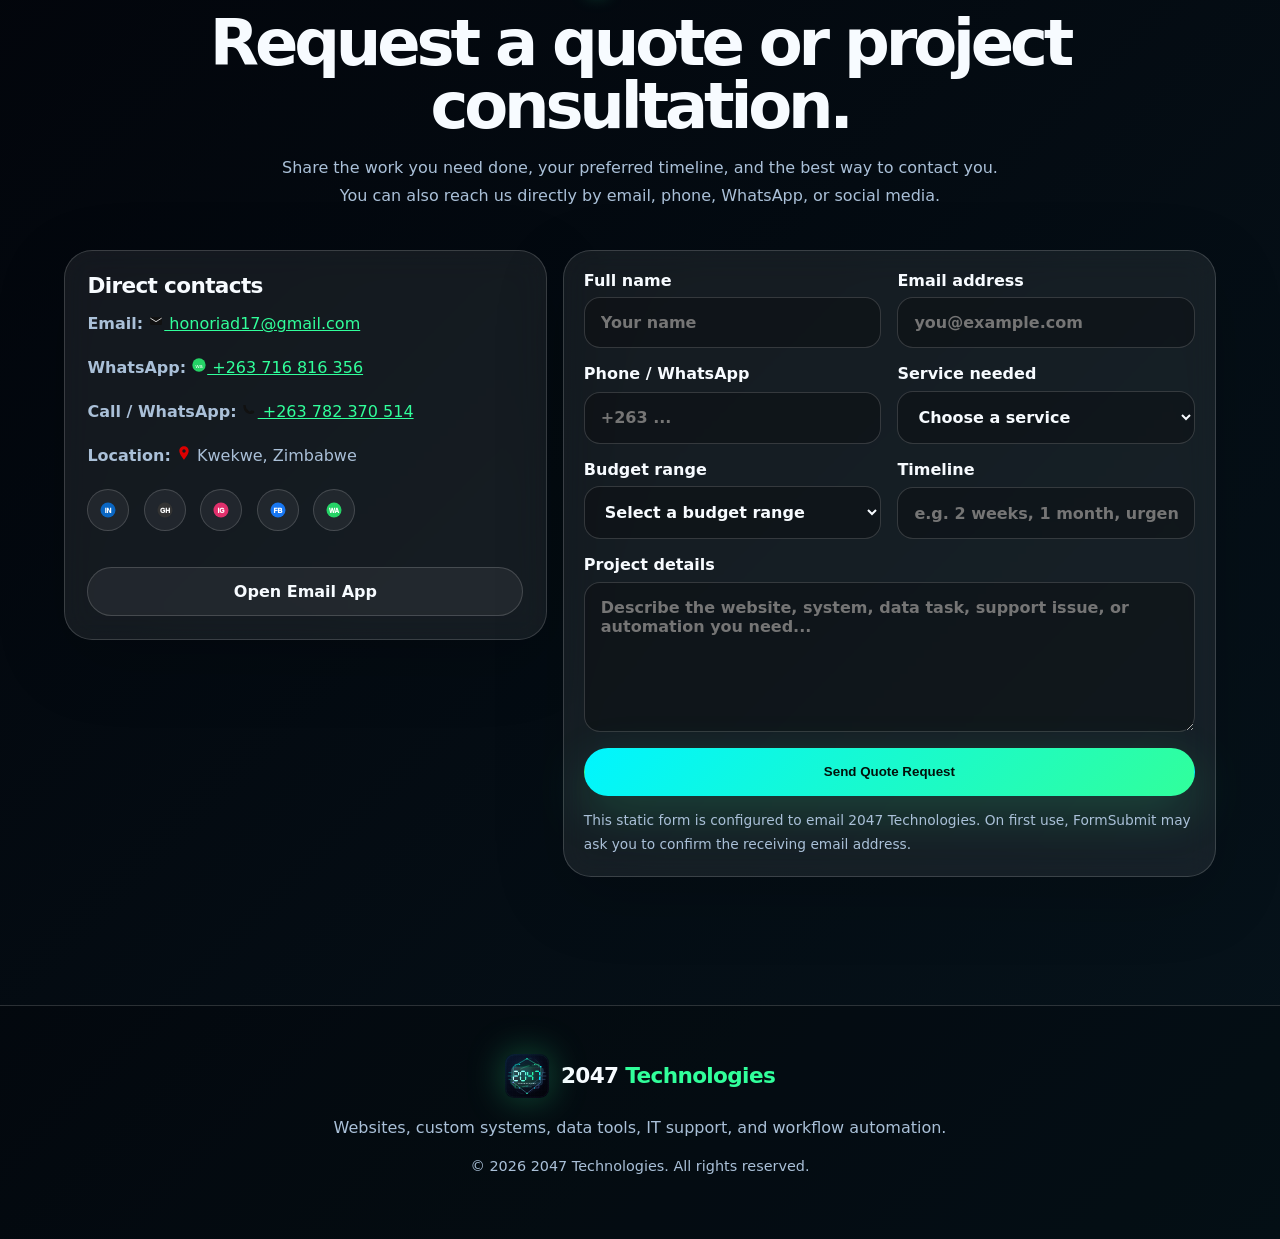
==== commit aee11bab: "unknown" ====
--- a/index.html
+++ b/index.html
@@ -46,6 +46,7 @@
       <a href="#about">About</a>
       <a href="#services">Services</a>
       <a href="gallery.html">Gallery</a>
+      <a href="team.html">Team</a>
       <a href="#solutions">Solutions</a>
       <a href="#process">Process</a>
       <a href="#contact">Contact</a>
--- a/style.css
+++ b/style.css
@@ -707,6 +707,74 @@
   .gallery-grid { grid-template-columns: repeat(2, minmax(0, 1fr)); }
 }
 
+.team-grid {
+  max-width: 1180px;
+  margin: 0 auto;
+  display: grid;
+  grid-template-columns: repeat(auto-fit, minmax(320px, 1fr));
+  gap: 1.5rem;
+}
+
+.team-card {
+  overflow: hidden;
+  display: grid;
+  grid-template-rows: auto 1fr;
+  border-radius: var(--radius);
+  border: 1px solid var(--line);
+  background: var(--card);
+  box-shadow: 0 20px 70px rgba(0,0,0,0.18);
+}
+
+.team-card img {
+  width: 100%;
+  aspect-ratio: 4 / 3;
+  object-fit: cover;
+  background: #06101d;
+}
+
+.team-content {
+  padding: 1.5rem;
+  display: grid;
+  gap: 1rem;
+}
+
+.role {
+  color: var(--green);
+  font-weight: 900;
+  letter-spacing: 0.15em;
+  text-transform: uppercase;
+  font-size: 0.82rem;
+}
+
+.contact-list p {
+  margin: 0;
+  color: var(--muted);
+}
+
+.contact-list a {
+  color: var(--cyan);
+  text-decoration: none;
+}
+
+.contact-list a:hover {
+  text-decoration: underline;
+}
+
+.portfolio {
+  justify-self: start;
+  margin-top: 0.5rem;
+}
+
+.team-note {
+  margin-top: 0.75rem;
+  color: var(--muted);
+  font-size: 0.95rem;
+}
+
+@media (max-width: 980px) {
+  .gallery-grid { grid-template-columns: repeat(2, minmax(0, 1fr)); }
+}
+
 @media (max-width: 680px) {
   .gallery-grid { grid-template-columns: 1fr; }
   .gallery-item img { height: 220px; }
